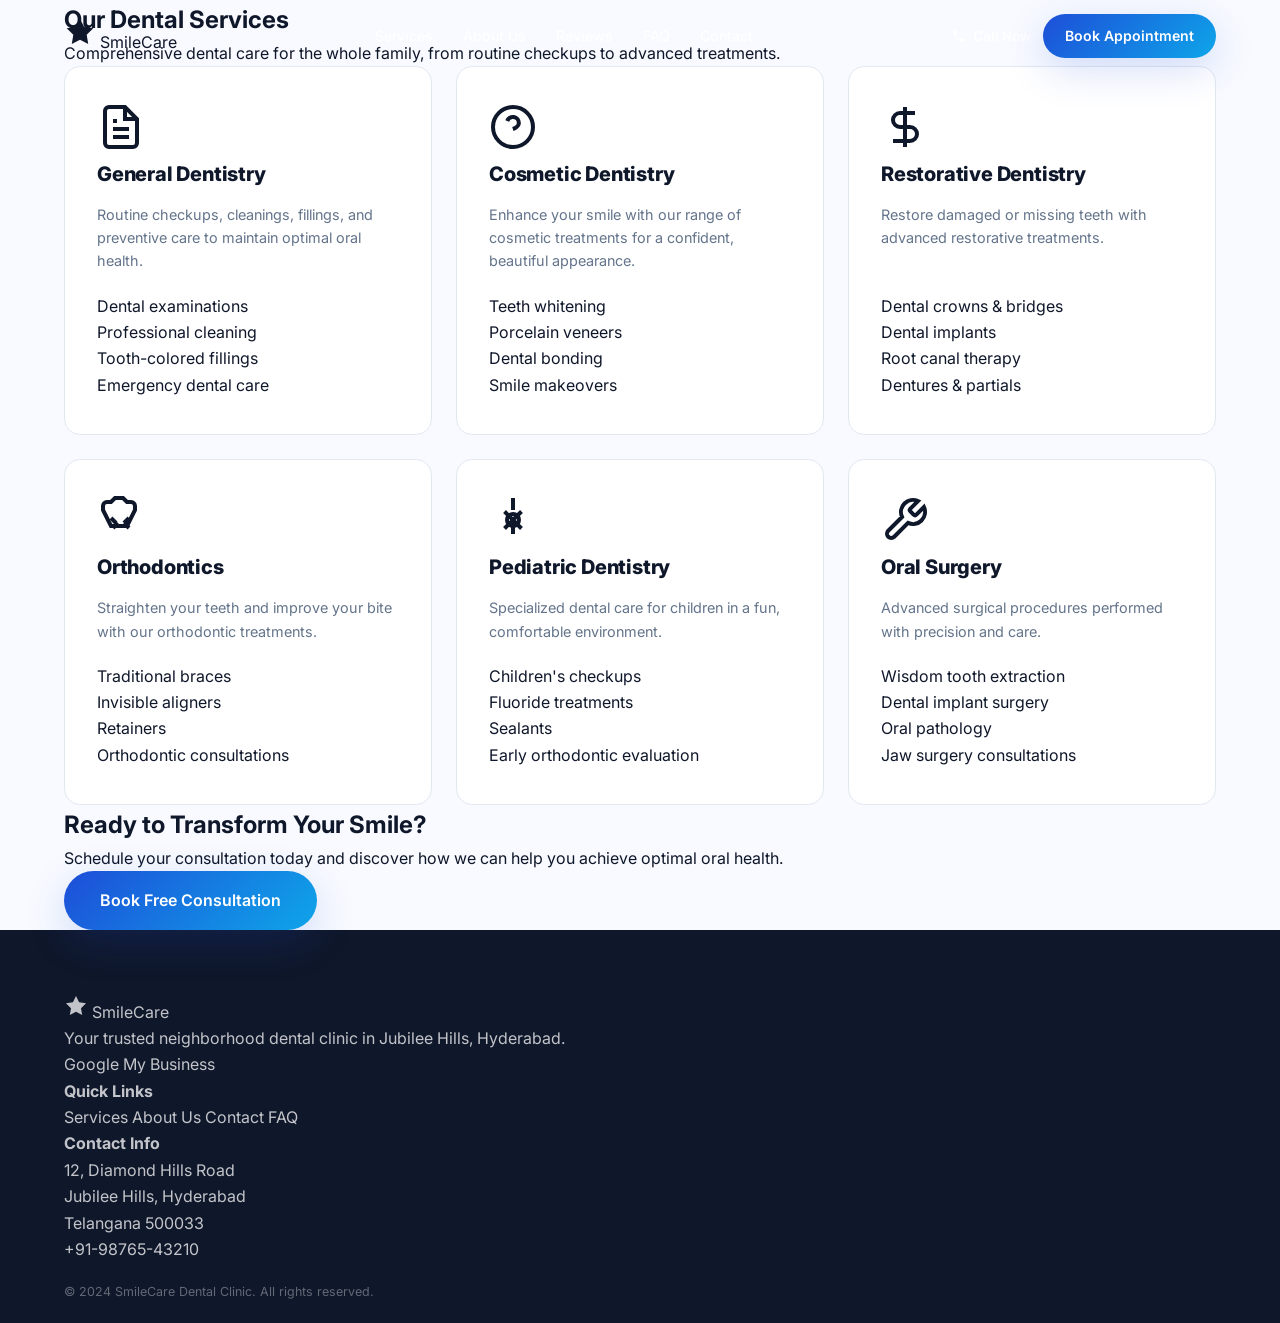
==== services.html @ e440d840 "initial commit" ====
<!DOCTYPE html>
<html lang="en">
<head>
  <meta charset="UTF-8" />
  <meta name="viewport" content="width=device-width, initial-scale=1.0" />
  <title>Our Services | SmileCare Dental Clinic</title>
  <meta name="description" content="Comprehensive dental services at SmileCare Clinic: teeth cleaning, fillings, root canals, implants, braces, whitening, and more. Book your appointment today." />
  <meta name="keywords" content="dental services, teeth cleaning, dental implants, root canal, braces, teeth whitening, cosmetic dentistry" />
  <meta name="robots" content="index, follow" />
  <meta property="og:title" content="Our Services | SmileCare Dental Clinic" />
  <meta property="og:description" content="Comprehensive dental services at SmileCare Clinic: teeth cleaning, fillings, root canals, implants, braces, whitening, and more. Book your appointment today." />
  <meta property="og:image" content="images/clinic_hero.png" />
  <meta property="og:type" content="website" />
  <meta property="og:url" content="http://localhost:8000/services.html" />
  <link rel="canonical" href="http://localhost:8000/services.html" />
  <link rel="icon" href="favicon.svg" type="image/svg+xml" />
  <link rel="preconnect" href="https://fonts.googleapis.com" />
  <link rel="preconnect" href="https://fonts.gstatic.com" crossorigin />
  <link href="https://fonts.googleapis.com/css2?family=Inter:wght@300;400;500;600;700;800;900&family=DM+Serif+Display:ital@0;1&display=swap" rel="stylesheet" />
  <link rel="stylesheet" href="style.css" />
</head>
<body>
  <header id="navbar" class="navbar">
    <div class="container nav-inner">
      <a href="index.html" class="logo" aria-label="SmileCare Dental Clinic homepage">
        <svg width="32" height="32" viewBox="0 0 24 24" fill="currentColor"><path d="M12 2l3.09 6.26L22 9.27l-5 4.87 1.18 6.88L12 17.77l-6.18 3.25L7 14.14 2 9.27l6.91-1.01L12 2z"/></svg>
        <span>SmileCare</span>
      </a>
      <nav class="nav-links" id="nav-links" role="navigation" aria-label="Primary navigation">
        <a href="services.html" class="nav-link active">Services</a>
        <a href="about.html" class="nav-link">About Us</a>
        <a href="index.html#testimonials" class="nav-link">Reviews</a>
        <a href="index.html#faq" class="nav-link">FAQ</a>
        <a href="contact.html" class="nav-link">Contact</a>
      </nav>
      <div class="nav-cta-group">
        <a href="tel:+919876543210" class="btn-call" id="nav-call">
          <svg width="16" height="16" viewBox="0 0 24 24" fill="currentColor"><path d="M6.62 10.79c1.44 2.83 3.76 5.14 6.59 6.59l2.2-2.2c.27-.27.67-.36 1.02-.24 1.12.37 2.33.57 3.57.57.55 0 1 .45 1 1V20c0 .55-.45 1-1 1-9.39 0-17-7.61-17-17 0-.55.45-1 1-1h3.5c.55 0 1 .45 1 1 0 1.25.2 2.45.57 3.57.11.35.03.74-.25 1.02l-2.2 2.2z"/></svg>
          Call Now
        </a>
        <a href="index.html#book" class="btn-primary nav-book" id="nav-book">Book Appointment</a>
      </div>
    </div>
  </header>

  <main>
    <section class="services-hero">
      <div class="container">
        <h1>Our Dental Services</h1>
        <p class="lead">Comprehensive dental care for the whole family, from routine checkups to advanced treatments.</p>
      </div>
    </section>

    <section class="services-content">
      <div class="container">
        <div class="services-grid">
          <div class="service-card">
            <div class="service-icon">
              <svg width="48" height="48" viewBox="0 0 24 24" fill="none" stroke="currentColor" stroke-width="2"><path d="M14 2H6a2 2 0 0 0-2 2v16a2 2 0 0 0 2 2h12a2 2 0 0 0 2-2V8z"/><polyline points="14,2 14,8 20,8"/><line x1="16" y1="13" x2="8" y2="13"/><line x1="16" y1="17" x2="8" y2="17"/><polyline points="10,9 9,9 8,9"/></svg>
            </div>
            <h3>General Dentistry</h3>
            <p>Routine checkups, cleanings, fillings, and preventive care to maintain optimal oral health.</p>
            <ul>
              <li>Dental examinations</li>
              <li>Professional cleaning</li>
              <li>Tooth-colored fillings</li>
              <li>Emergency dental care</li>
            </ul>
          </div>

          <div class="service-card">
            <div class="service-icon">
              <svg width="48" height="48" viewBox="0 0 24 24" fill="none" stroke="currentColor" stroke-width="2"><circle cx="12" cy="12" r="10"/><path d="M9.09 9a3 3 0 0 1 5.83 1c0 2-3 3-3 3"/><path d="M12 17h.01"/></svg>
            </div>
            <h3>Cosmetic Dentistry</h3>
            <p>Enhance your smile with our range of cosmetic treatments for a confident, beautiful appearance.</p>
            <ul>
              <li>Teeth whitening</li>
              <li>Porcelain veneers</li>
              <li>Dental bonding</li>
              <li>Smile makeovers</li>
            </ul>
          </div>

          <div class="service-card">
            <div class="service-icon">
              <svg width="48" height="48" viewBox="0 0 24 24" fill="none" stroke="currentColor" stroke-width="2"><path d="M12 2v20M17 5H9.5a3.5 3.5 0 0 0 0 7h5a3.5 3.5 0 0 1 0 7H6"/></svg>
            </div>
            <h3>Restorative Dentistry</h3>
            <p>Restore damaged or missing teeth with advanced restorative treatments.</p>
            <ul>
              <li>Dental crowns & bridges</li>
              <li>Dental implants</li>
              <li>Root canal therapy</li>
              <li>Dentures & partials</li>
            </ul>
          </div>

          <div class="service-card">
            <div class="service-icon">
              <svg width="48" height="48" viewBox="0 0 24 24" fill="none" stroke="currentColor" stroke-width="2"><path d="M3 7V5a2 2 0 0 1 2-2h2l2-2h4l2 2h2a2 2 0 0 1 2 2v2l-3 6-1 2H7l-1-2-3-6z"/><path d="M16 11l-2.5 2.5"/><path d="M10.5 13.5L8 16"/><path d="M7 11l2.5 2.5"/><path d="M13.5 13.5L16 16"/></svg>
            </div>
            <h3>Orthodontics</h3>
            <p>Straighten your teeth and improve your bite with our orthodontic treatments.</p>
            <ul>
              <li>Traditional braces</li>
              <li>Invisible aligners</li>
              <li>Retainers</li>
              <li>Orthodontic consultations</li>
            </ul>
          </div>

          <div class="service-card">
            <div class="service-icon">
              <svg width="48" height="48" viewBox="0 0 24 24" fill="none" stroke="currentColor" stroke-width="2"><circle cx="12" cy="12" r="3"/><path d="M12 1v6m0 6v6"/><path d="m16.24 7.76-4.24 4.24-4.24-4.24"/><path d="m7.76 16.24 4.24-4.24 4.24 4.24"/></svg>
            </div>
            <h3>Pediatric Dentistry</h3>
            <p>Specialized dental care for children in a fun, comfortable environment.</p>
            <ul>
              <li>Children's checkups</li>
              <li>Fluoride treatments</li>
              <li>Sealants</li>
              <li>Early orthodontic evaluation</li>
            </ul>
          </div>

          <div class="service-card">
            <div class="service-icon">
              <svg width="48" height="48" viewBox="0 0 24 24" fill="none" stroke="currentColor" stroke-width="2"><path d="M14.7 6.3a1 1 0 0 0 0 1.4l1.6 1.6a1 1 0 0 0 1.4 0l3.77-3.77a6 6 0 0 1-7.94 7.94l-6.91 6.91a2.12 2.12 0 0 1-3-3l6.91-6.91a6 6 0 0 1 7.94-7.94l-3.76 3.76z"/></svg>
            </div>
            <h3>Oral Surgery</h3>
            <p>Advanced surgical procedures performed with precision and care.</p>
            <ul>
              <li>Wisdom tooth extraction</li>
              <li>Dental implant surgery</li>
              <li>Oral pathology</li>
              <li>Jaw surgery consultations</li>
            </ul>
          </div>
        </div>

        <div class="cta-section">
          <h2>Ready to Transform Your Smile?</h2>
          <p>Schedule your consultation today and discover how we can help you achieve optimal oral health.</p>
          <a href="index.html#book" class="btn-primary btn-lg">Book Free Consultation</a>
        </div>
      </div>
    </section>
  </main>

  <footer class="footer">
    <div class="container">
      <div class="footer-content">
        <div class="footer-section">
          <a href="index.html" class="footer-logo">
            <svg width="24" height="24" viewBox="0 0 24 24" fill="currentColor"><path d="M12 2l3.09 6.26L22 9.27l-5 4.87 1.18 6.88L12 17.77l-6.18 3.25L7 14.14 2 9.27l6.91-1.01L12 2z"/></svg>
            <span>SmileCare</span>
          </a>
          <p>Your trusted neighborhood dental clinic in Jubilee Hills, Hyderabad.</p>
          <div class="social-links">
            <a href="https://www.google.com/maps/place/SmileCare+Dental+Clinic/@17.4320,78.4200" aria-label="Find us on Google Maps">Google My Business</a>
          </div>
        </div>
        <div class="footer-section">
          <h4>Quick Links</h4>
          <a href="services.html">Services</a>
          <a href="about.html">About Us</a>
          <a href="contact.html">Contact</a>
          <a href="index.html#faq">FAQ</a>
        </div>
        <div class="footer-section">
          <h4>Contact Info</h4>
          <p>12, Diamond Hills Road<br>Jubilee Hills, Hyderabad<br>Telangana 500033</p>
          <p><a href="tel:+919876543210">+91-98765-43210</a></p>
        </div>
      </div>
      <div class="footer-bottom">
        <p>&copy; 2024 SmileCare Dental Clinic. All rights reserved.</p>
      </div>
    </div>
  </footer>

  <script src="script.js"></script>
</body>
</html>
---- style.css ----
/* ═══════════════════════════════════════════════
   SmileCare Dental — Premium Website Stylesheet
   ═══════════════════════════════════════════════ */

/* ─── Tokens ─── */
:root {
  --primary: #1d4ed8;
  --primary-light: #3b82f6;
  --primary-pale: #dbeafe;
  --primary-dark: #1e3a8a;
  --accent: #06b6d4;
  --accent2: #0ea5e9;
  --green: #16a34a;
  --pink: #db2777;
  --purple: #7c3aed;
  --gold: #ca8a04;

  --text: #0f172a;
  --text-muted: #64748b;
  --text-light: #94a3b8;
  --bg: #f8faff;
  --bg-card: #ffffff;
  --border: #e2e8f0;
  --border-light: #f1f5f9;

  --radius: 16px;
  --radius-sm: 10px;
  --radius-lg: 24px;
  --shadow-sm: 0 2px 8px rgba(0, 0, 0, 0.06);
  --shadow: 0 8px 32px rgba(0, 0, 0, 0.10);
  --shadow-lg: 0 20px 60px rgba(0, 0, 0, 0.14);
  --shadow-blue: 0 12px 40px rgba(29, 78, 216, 0.18);

  --nav-h: 72px;
  --transition: all 0.3s cubic-bezier(0.4, 0, 0.2, 1);
  --transition-slow: all 0.6s cubic-bezier(0.4, 0, 0.2, 1);
}

/* ─── Reset ─── */
*,
*::before,
*::after {
  box-sizing: border-box;
  margin: 0;
  padding: 0;
}

html {
  scroll-behavior: smooth;
  scroll-padding-top: 90px;
  font-size: 16px;
}

body {
  font-family: 'Inter', -apple-system, BlinkMacSystemFont, sans-serif;
  background: var(--bg);
  color: var(--text);
  line-height: 1.65;
  overflow-x: hidden;
}

/* ─── Custom Scrollbar ─── */
::-webkit-scrollbar {
  width: 10px;
}

::-webkit-scrollbar-track {
  background: var(--bg);
}

::-webkit-scrollbar-thumb {
  background: linear-gradient(var(--primary-light), var(--primary));
  border-radius: 10px;
  border: 2px solid var(--bg);
}

::-webkit-scrollbar-thumb:hover {
  background: var(--primary);
}

img {
  max-width: 100%;
  display: block;
}

a {
  text-decoration: none;
  color: inherit;
  transition: var(--transition);
}

ul {
  list-style: none;
}

button {
  cursor: pointer;
  border: none;
  background: none;
  font-family: inherit;
}

/* ─── Container ─── */
.container {
  max-width: 1200px;
  margin: 0 auto;
  padding: 0 24px;
}

/* ─── Section ─── */
.section {
  padding: 96px 0;
}

/* ─── Gradient Text ─── */
.gradient-text {
  background: linear-gradient(135deg, var(--primary) 0%, var(--accent) 100%);
  -webkit-background-clip: text;
  -webkit-text-fill-color: transparent;
  background-clip: text;
}

/* ─── Buttons ─── */
.btn-primary {
  display: inline-flex;
  align-items: center;
  gap: 8px;
  background: linear-gradient(135deg, var(--primary) 0%, var(--accent2) 100%);
  color: #fff;
  font-weight: 600;
  font-size: 0.95rem;
  padding: 13px 28px;
  border-radius: 999px;
  transition: var(--transition);
  box-shadow: var(--shadow-blue);
  white-space: nowrap;
}

.btn-primary:hover {
  transform: translateY(-2px);
  box-shadow: 0 16px 48px rgba(29, 78, 216, 0.30);
  filter: brightness(1.08);
}

.btn-primary.btn-lg {
  padding: 16px 36px;
  font-size: 1rem;
}

.btn-primary.btn-full {
  width: 100%;
  justify-content: center;
  padding: 16px;
  font-size: 1rem;
}

.btn-ghost {
  display: inline-flex;
  align-items: center;
  gap: 8px;
  background: rgba(255, 255, 255, 0.15);
  color: #fff;
  font-weight: 600;
  font-size: 0.95rem;
  padding: 13px 28px;
  border-radius: 999px;
  border: 2px solid rgba(255, 255, 255, 0.4);
  transition: var(--transition);
  backdrop-filter: blur(8px);
  white-space: nowrap;
}

.btn-ghost:hover {
  background: rgba(255, 255, 255, 0.25);
  border-color: rgba(255, 255, 255, 0.7);
}

.btn-ghost.btn-lg {
  padding: 16px 36px;
  font-size: 1rem;
}

.btn-outline {
  display: inline-flex;
  align-items: center;
  gap: 8px;
  background: transparent;
  color: var(--primary);
  font-weight: 600;
  padding: 13px 28px;
  border-radius: 999px;
  border: 2px solid var(--primary);
  transition: var(--transition);
}

.btn-outline:hover {
  background: var(--primary);
  color: #fff;
}

.btn-white {
  display: inline-flex;
  align-items: center;
  gap: 8px;
  background: #fff;
  color: var(--primary);
  font-weight: 700;
  padding: 15px 32px;
  border-radius: 999px;
  transition: var(--transition);
  box-shadow: 0 8px 24px rgba(0, 0, 0, 0.15);
  white-space: nowrap;
}

.btn-white:hover {
  transform: translateY(-2px);
  box-shadow: 0 16px 40px rgba(0, 0, 0, 0.20);
}

.btn-outline-white {
  display: inline-flex;
  align-items: center;
  gap: 8px;
  background: transparent;
  color: #fff;
  font-weight: 600;
  padding: 14px 28px;
  border-radius: 999px;
  border: 2px solid rgba(255, 255, 255, 0.6);
  transition: var(--transition);
  white-space: nowrap;
}

.btn-outline-white:hover {
  background: rgba(255, 255, 255, 0.15);
  border-color: #fff;
}

/* Pulse animation */
@keyframes pulse-ring {
  0% {
    box-shadow: 0 0 0 0 rgba(29, 78, 216, 0.35);
  }

  70% {
    box-shadow: 0 0 0 14px rgba(29, 78, 216, 0);
  }

  100% {
    box-shadow: 0 0 0 0 rgba(29, 78, 216, 0);
  }
}

.pulse-btn {
  animation: pulse-ring 2.5s ease-out infinite;
}

/* ─── Section Header ─── */
.section-header {
  text-align: center;
  margin-bottom: 60px;
}

.section-tag {
  display: inline-block;
  background: var(--primary-pale);
  color: var(--primary);
  font-weight: 600;
  font-size: 0.8rem;
  letter-spacing: 0.08em;
  text-transform: uppercase;
  padding: 6px 16px;
  border-radius: 999px;
  margin-bottom: 16px;
}

.section-title {
  font-size: clamp(1.8rem, 4vw, 2.6rem);
  font-weight: 800;
  line-height: 1.2;
  margin-bottom: 16px;
  color: var(--text);
}

.section-subtitle {
  color: var(--text-muted);
  font-size: 1.05rem;
  max-width: 560px;
  margin: 0 auto;
}

/* ════════════════════════════════
   NAVBAR
════════════════════════════════ */
.navbar {
  position: fixed;
  top: 0;
  left: 0;
  right: 0;
  z-index: 100;
  height: var(--nav-h);
  background: transparent;
  transition: var(--transition);
}

.navbar.scrolled {
  background: rgba(255, 255, 255, 0.97);
  box-shadow: 0 2px 20px rgba(0, 0, 0, 0.08);
  backdrop-filter: blur(16px);
}

.nav-inner {
  display: flex;
  align-items: center;
  justify-content: space-between;
  height: var(--nav-h);
  gap: 24px;
}

.brand {
  display: flex;
  align-items: center;
  gap: 10px;
  font-weight: 800;
  font-size: 1.25rem;
  color: #fff;
  transition: var(--transition);
}

.brand:hover .brand-icon {
  animation: brand-bounce 0.8s cubic-bezier(0.36, 0, 0.66, -0.56) infinite alternate;
}

@keyframes brand-bounce {
  0% {
    transform: translateY(0);
  }

  100% {
    transform: translateY(-4px) rotate(12deg);
  }
}

.brand-icon {
  font-size: 1.6rem;
  transition: transform 0.3s;
}

.navbar.scrolled .brand {
  color: var(--text);
}

.brand-accent {
  color: var(--accent);
}

.navbar.scrolled .brand-accent {
  color: var(--primary);
}

.brand-text {
  letter-spacing: -0.02em;
}

.nav-links {
  display: flex;
  align-items: center;
  gap: 6px;
}

.nav-link {
  font-size: 0.88rem;
  font-weight: 500;
  color: rgba(255, 255, 255, 0.9);
  padding: 7px 12px;
  border-radius: 8px;
  transition: var(--transition);
}

.nav-link:hover {
  background: rgba(255, 255, 255, 0.15);
  color: #fff;
}

.navbar.scrolled .nav-link {
  color: var(--text-muted);
}

.navbar.scrolled .nav-link:hover {
  background: var(--primary-pale);
  color: var(--primary);
}

.navbar.scrolled .nav-link.active-nav {
  color: var(--primary);
  font-weight: 600;
}

.nav-link.active-nav {
  color: #fff;
  background: rgba(255, 255, 255, 0.15);
}

.nav-cta-group {
  display: flex;
  align-items: center;
  gap: 12px;
}

.btn-call {
  display: flex;
  align-items: center;
  gap: 6px;
  font-size: 0.85rem;
  font-weight: 600;
  color: rgba(255, 255, 255, 0.9);
  transition: var(--transition);
}

.navbar.scrolled .btn-call {
  color: var(--text-muted);
}

.btn-call:hover {
  color: var(--primary);
}

.nav-book {
  font-size: 0.88rem;
  padding: 10px 22px;
  background: linear-gradient(135deg, var(--primary), var(--accent2));
}

.hamburger {
  display: none;
  flex-direction: column;
  gap: 5px;
  padding: 6px;
}

.hamburger span {
  display: block;
  width: 22px;
  height: 2px;
  background: #fff;
  border-radius: 2px;
  transition: var(--transition);
}

.navbar.scrolled .hamburger span {
  background: var(--text);
}

/* ════════════════════════════════
   HERO
════════════════════════════════ */
.hero {
  min-height: 100vh;
  background: linear-gradient(135deg, #0f172a 0%, #1e3a8a 40%, #1d4ed8 70%, #0891b2 100%);
  display: flex;
  align-items: center;
  position: relative;
  overflow: hidden;
  padding-top: var(--nav-h);
}

.hero-bg-gradient {
  position: absolute;
  inset: 0;
  background:
    radial-gradient(ellipse 60% 50% at 70% 40%, rgba(6, 182, 212, 0.18) 0%, transparent 60%),
    radial-gradient(ellipse 40% 60% at 20% 70%, rgba(99, 102, 241, 0.14) 0%, transparent 60%);
  pointer-events: none;
}

.hero-particles {
  position: absolute;
  inset: 0;
  pointer-events: none;
  overflow: hidden;
}

.particle {
  position: absolute;
  border-radius: 50%;
  background: rgba(255, 255, 255, 0.06);
  animation: float-particle linear infinite;
}

@keyframes float-particle {
  0% {
    transform: translateY(100vh) rotate(0deg);
    opacity: 0;
  }

  10% {
    opacity: 1;
  }

  90% {
    opacity: 0.6;
  }

  100% {
    transform: translateY(-100px) rotate(720deg);
    opacity: 0;
  }
}

.hero-inner {
  display: grid;
  grid-template-columns: 1fr 1fr;
  gap: 64px;
  align-items: center;
  padding: 80px 24px 100px;
  position: relative;
  z-index: 1;
}

.hero-badge {
  display: inline-flex;
  align-items: center;
  gap: 8px;
  background: rgba(255, 255, 255, 0.12);
  border: 1px solid rgba(255, 255, 255, 0.2);
  color: rgba(255, 255, 255, 0.9);
  font-size: 0.82rem;
  font-weight: 500;
  padding: 7px 16px;
  border-radius: 999px;
  margin-bottom: 24px;
  backdrop-filter: blur(8px);
}

.badge-dot {
  width: 8px;
  height: 8px;
  background: #22c55e;
  border-radius: 50%;
  animation: blink 1.5s ease-in-out infinite;
}

@keyframes blink {

  0%,
  100% {
    opacity: 1
  }

  50% {
    opacity: 0.3
  }
}

.hero-title {
  font-size: clamp(2.4rem, 5vw, 3.8rem);
  font-weight: 900;
  color: #fff;
  line-height: 1.1;
  margin-bottom: 20px;
  letter-spacing: -0.03em;
}

.hero-title .gradient-text {
  background: linear-gradient(90deg, #38bdf8, #a5f3fc);
  -webkit-background-clip: text;
  -webkit-text-fill-color: transparent;
  background-clip: text;
}

.hero-subtitle {
  font-size: 1.1rem;
  color: rgba(255, 255, 255, 0.8);
  max-width: 440px;
  margin-bottom: 36px;
  line-height: 1.7;
}

.hero-subtitle strong {
  color: #fff;
  font-weight: 700;
}

/* Trust bar */
.trust-bar {
  display: grid;
  grid-template-columns: repeat(4, 1fr);
  background: rgba(255, 255, 255, 0.10);
  border: 1px solid rgba(255, 255, 255, 0.15);
  border-radius: var(--radius);
  padding: 0;
  margin-bottom: 36px;
  backdrop-filter: blur(12px);
  overflow: hidden;
}

.trust-item {
  display: flex;
  align-items: center;
  gap: 10px;
  color: #fff;
  padding: 20px 18px;
  position: relative;
}

.trust-item:not(:last-child)::after {
  content: '';
  position: absolute;
  right: 0;
  top: 20%;
  height: 60%;
  width: 1px;
  background: rgba(255, 255, 255, 0.18);
}

.trust-item .trust-icon {
  font-size: 1.4rem;
  flex-shrink: 0;
}

.trust-item div {
  display: flex;
  flex-direction: column;
}

.trust-item strong {
  font-size: 1.05rem;
  font-weight: 700;
  line-height: 1.2;
}

.trust-item span {
  font-size: 0.72rem;
  color: rgba(255, 255, 255, 0.6);
  white-space: nowrap;
}

.hero-actions {
  display: flex;
  align-items: center;
  gap: 16px;
  flex-wrap: wrap;
}

/* Hero Visual */
.hero-visual {
  position: relative;
}

.hero-card-float {
  position: relative;
  border-radius: var(--radius-lg);
  overflow: visible;
}

.clinic-img-wrap {
  position: relative;
  border-radius: var(--radius-lg);
  overflow: hidden;
  box-shadow: var(--shadow-lg);
}

.clinic-img {
  width: 100%;
  height: 400px;
  object-fit: cover;
  border-radius: var(--radius-lg);
}

.img-overlay-badge {
  position: absolute;
  bottom: 20px;
  right: 20px;
  background: rgba(0, 0, 0, 0.65);
  backdrop-filter: blur(14px);
  border: 1px solid rgba(255, 255, 255, 0.15);
  color: rgba(255, 255, 255, 0.95);
  font-size: 0.72rem;
  font-weight: 500;
  padding: 8px 14px;
  border-radius: 999px;
  display: flex;
  align-items: center;
  gap: 6px;
  z-index: 1;
  box-shadow: 0 4px 15px rgba(0, 0, 0, 0.2);
  transition: var(--transition);
  white-space: nowrap;
  letter-spacing: 0.012em;
}

.img-overlay-badge:hover {
  background: rgba(0, 0, 0, 0.78);
  box-shadow: 0 6px 28px rgba(0, 0, 0, 0.35);
}

/* Floating cards */
.floating-card {
  position: absolute;
  background: #fff;
  border-radius: var(--radius-sm);
  padding: 14px 18px;
  box-shadow: var(--shadow-lg);
  font-size: 0.82rem;
  animation: float 3s ease-in-out infinite;
}

@keyframes float {

  0%,
  100% {
    transform: translateY(0px)
  }

  50% {
    transform: translateY(-8px)
  }
}

.fc-rating {
  top: -20px;
  right: -20px;
  min-width: 180px;
  animation-delay: 0.5s;
}

.fc-rating .fc-stars {
  color: #f59e0b;
  font-size: 0.9rem;
  margin-bottom: 4px;
}

.fc-rating p {
  font-weight: 600;
  color: var(--text);
  margin-bottom: 2px;
}

.fc-rating span {
  color: var(--text-muted);
  font-size: 0.74rem;
}

.fc-next {
  bottom: -18px;
  left: -20px;
  display: flex;
  align-items: center;
  gap: 10px;
  animation-delay: 1.2s;
}

.fc-next strong {
  display: block;
  font-weight: 600;
  color: var(--text);
}

.fc-next span {
  color: var(--primary);
  font-weight: 500;
}

/* Scroll indicator */
.hero-scroll {
  position: absolute;
  bottom: 32px;
  left: 50%;
  transform: translateX(-50%);
  z-index: 2;
}

.scroll-arrow {
  width: 28px;
  height: 28px;
  border-right: 2px solid rgba(255, 255, 255, 0.5);
  border-bottom: 2px solid rgba(255, 255, 255, 0.5);
  transform: rotate(45deg);
  animation: scroll-bounce 2s ease-in-out infinite;
}

@keyframes scroll-bounce {

  0%,
  100% {
    transform: rotate(45deg) translateY(0)
  }

  50% {
    transform: rotate(45deg) translateY(8px)
  }
}

/* ════════════════════════════════
   ANNOUNCEMENT STRIP
════════════════════════════════ */
.strip {
  background: linear-gradient(90deg, var(--primary-dark), var(--primary));
  color: rgba(255, 255, 255, 0.92);
  font-size: 0.8rem;
  font-weight: 500;
  padding: 14px 0;
  overflow: hidden;
  border-top: 1px solid rgba(255, 255, 255, 0.1);
  border-bottom: 1px solid rgba(255, 255, 255, 0.1);
  backdrop-filter: blur(8px);
}

.strip-inner {
  display: flex;
  gap: 48px;
  white-space: nowrap;
  animation: marquee 40s linear infinite;
  width: max-content;
  will-change: transform;
}

@keyframes marquee {
  0% {
    transform: translateX(0)
  }

  100% {
    transform: translateX(-50%)
  }
}

.strip-sep {
  opacity: 0.4;
  font-size: 1.2rem;
  vertical-align: middle;
}

/* ════════════════════════════════
   SERVICES
════════════════════════════════ */
.services-section {
  background: #fff;
}

.services-tabs {
  display: flex;
  gap: 8px;
  justify-content: center;
  flex-wrap: wrap;
  margin-bottom: 40px;
}

.stab {
  padding: 10px 24px;
  border-radius: 999px;
  font-size: 0.88rem;
  font-weight: 600;
  color: var(--text-muted);
  background: var(--border-light);
  border: 2px solid transparent;
  transition: var(--transition);
}

.stab:hover {
  color: var(--primary);
  background: var(--primary-pale);
}

.stab.active {
  background: linear-gradient(135deg, var(--primary), var(--accent2));
  color: #fff;
  box-shadow: var(--shadow-blue);
}

.service-panel {
  display: none;
}

.service-panel.active {
  display: block;
}

.services-grid {
  display: grid;
  grid-template-columns: repeat(3, 1fr);
  gap: 24px;
}

.service-card {
  background: #fff;
  border: 1px solid var(--border);
  border-radius: var(--radius);
  padding: 36px 32px;
  transition: all 0.4s cubic-bezier(0.4, 0, 0.2, 1);
  animation-delay: var(--delay, 0s);
  display: flex;
  flex-direction: column;
}

.service-card:hover {
  transform: translateY(-8px);
  box-shadow: 0 20px 40px rgba(0, 0, 0, 0.08);
  border-color: var(--primary-light);
}

.sc-icon {
  width: 64px;
  height: 64px;
  background: var(--c, #dbeafe);
  border-radius: 18px;
  display: flex;
  align-items: center;
  justify-content: center;
  font-size: 1.8rem;
  margin-bottom: 24px;
  position: relative;
  transition: var(--transition);
  box-shadow: inset 0 -4px 10px rgba(0, 0, 0, 0.05);
}

.service-card:hover .sc-icon {
  transform: scale(1.1) rotate(5deg);
  animation: float-icon 2s ease-in-out infinite;
}

@keyframes float-icon {

  0%,
  100% {
    transform: scale(1.1) rotate(5deg) translateY(0);
  }

  50% {
    transform: scale(1.1) rotate(5deg) translateY(-5px);
  }
}

.service-card h3 {
  font-size: 1.25rem;
  font-weight: 800;
  margin-bottom: 12px;
  color: var(--text);
  letter-spacing: -0.01em;
}

.service-card p {
  font-size: 0.9rem;
  color: var(--text-muted);
  margin-bottom: 20px;
  line-height: 1.6;
  flex: 1;
}

.sc-perks {
  display: flex;
  flex-direction: column;
  gap: 8px;
  margin-bottom: 24px;
  padding-top: 16px;
  border-top: 1px dashed var(--border);
}

.sc-perks li {
  font-size: 0.8rem;
  color: var(--text-muted);
  font-weight: 500;
  display: flex;
  align-items: center;
  gap: 8px;
}

.sc-perks li::before {
  content: '✔';
  color: var(--green);
  font-weight: 800;
}

.sc-link {
  font-size: 0.88rem;
  font-weight: 700;
  color: var(--primary);
  display: inline-flex;
  align-items: center;
  gap: 6px;
  transition: var(--transition);
}

.sc-link:hover {
  color: var(--accent);
  gap: 10px;
}

/* ════════════════════════════════
   WHY US
════════════════════════════════ */
.why-section {
  background: var(--bg);
}

.why-grid {
  display: grid;
  grid-template-columns: 1fr 1fr;
  gap: 72px;
  align-items: center;
}

.why-desc {
  color: var(--text-muted);
  font-size: 1rem;
  margin-bottom: 36px;
  line-height: 1.7;
}

.why-features {
  display: flex;
  flex-direction: column;
  gap: 24px;
  margin-bottom: 36px;
}

.why-feat {
  display: flex;
  gap: 16px;
  align-items: flex-start;
}

.wf-icon {
  width: 48px;
  height: 48px;
  background: var(--primary-pale);
  border-radius: 12px;
  display: flex;
  align-items: center;
  justify-content: center;
  font-size: 1.4rem;
  flex-shrink: 0;
}

.why-feat h4 {
  font-size: 0.95rem;
  font-weight: 700;
  margin-bottom: 4px;
}

.why-feat p {
  font-size: 0.85rem;
  color: var(--text-muted);
  line-height: 1.5;
}

.why-visual {
  position: relative;
}

.why-img-wrap {
  position: relative;
  border-radius: var(--radius-lg);
  overflow: visible;
}

.why-img {
  width: 100%;
  height: 480px;
  object-fit: cover;
  object-position: top center;
  border-radius: var(--radius-lg);
  box-shadow: var(--shadow-lg);
}

.why-img-badge {
  position: absolute;
  bottom: -20px;
  left: 50%;
  transform: translateX(-50%);
  background: #fff;
  border-radius: var(--radius);
  padding: 14px 22px;
  box-shadow: var(--shadow-lg);
  display: flex;
  align-items: center;
  gap: 12px;
  font-size: 0.84rem;
  white-space: nowrap;
}

.why-img-badge span {
  font-size: 1.6rem;
}

.why-img-badge strong {
  display: block;
  font-weight: 700;
  font-size: 0.9rem;
}

.why-img-badge>div>span {
  color: var(--text-muted);
  font-size: 0.78rem;
}

.cert-row {
  display: flex;
  flex-wrap: wrap;
  justify-content: center;
  gap: 14px 18px;
  margin-top: 48px;
  max-width: 580px;
  /* Encourages balanced 2+2 or 3+2 wrapping */
  margin-left: auto;
  margin-right: auto;
}

.cert-chip {
  background: #fff;
  border: 1px solid var(--border);
  border-radius: 999px;
  padding: 10px 20px;
  font-size: 0.82rem;
  font-weight: 600;
  color: var(--text-muted);
  box-shadow: 0 2px 8px rgba(0, 0, 0, 0.04);
  transition: all 0.3s cubic-bezier(0.4, 0, 0.2, 1);
  white-space: nowrap;
  cursor: default;
}

.cert-chip:hover {
  transform: translateY(-2px);
  border-color: var(--primary-light);
  color: var(--primary);
  box-shadow: 0 4px 12px rgba(29, 78, 216, 0.08);
  background: var(--primary-pale);
}

/* ════════════════════════════════
   HYGIENE PROMISE
════════════════════════════════ */
.hygiene-section {
  background: linear-gradient(135deg, #f0fdf4, #dcfce7);
  padding: 32px 0;
  border-top: 1px solid #bbf7d0;
  border-bottom: 1px solid #bbf7d0;
}

.hygiene-inner {
  display: flex;
  align-items: center;
  gap: 24px;
  flex-wrap: wrap;
}

.hygiene-icon {
  font-size: 2.4rem;
  width: 72px;
  height: 72px;
  background: #fff;
  border-radius: 50%;
  display: flex;
  align-items: center;
  justify-content: center;
  box-shadow: 0 10px 25px rgba(22, 163, 74, 0.2);
  border: 4px solid #bbf7d0;
  flex-shrink: 0;
}

.hygiene-text {
  flex: 1;
  min-width: 260px;
}

.hygiene-text h3 {
  font-size: 1.25rem;
  font-weight: 800;
  color: #14532d;
  margin-bottom: 4px;
}

.hygiene-text p {
  font-size: 0.9rem;
  color: #166534;
  line-height: 1.6;
  opacity: 0.9;
}

.hygiene-section .btn-primary {
  background: linear-gradient(135deg, #16a34a, #15803d);
  white-space: nowrap;
  padding: 14px 32px;
  box-shadow: 0 8px 20px rgba(22, 163, 74, 0.3);
}

/* ════════════════════════════════
   STATS
════════════════════════════════ */
.stats-section {
  background: linear-gradient(135deg, var(--primary-dark) 0%, var(--primary) 60%, var(--accent2) 100%);
  padding: 64px 0;
}

.stats-grid {
  display: grid;
  grid-template-columns: repeat(4, 1fr);
  gap: 16px;
}

.stat-card {
  text-align: center;
  color: #fff;
  padding: 28px 16px;
  border-radius: var(--radius);
  background: rgba(255, 255, 255, 0.1);
  border: 1px solid rgba(255, 255, 255, 0.15);
  backdrop-filter: blur(8px);
  transition: var(--transition);
  animation-delay: var(--delay, 0s);
}

.stat-card:hover {
  background: rgba(255, 255, 255, 0.18);
  transform: translateY(-4px);
}

.stat-num {
  display: inline;
  font-size: 2.8rem;
  font-weight: 900;
  letter-spacing: -0.02em;
  font-family: 'DM Serif Display', serif;
}

.stat-plus {
  display: inline;
  font-size: 2rem;
  font-weight: 700;
  opacity: 0.8;
}

.stat-label {
  font-size: 0.82rem;
  margin-top: 8px;
  opacity: 0.75;
  font-weight: 500;
}

/* ════════════════════════════════
   REVIEWS
════════════════════════════════ */
.reviews-section {
  background: #fff;
}

.google-rating-bar {
  display: flex;
  align-items: center;
  justify-content: center;
  gap: 10px;
  margin-top: 16px;
}

.google-logo {
  height: 20px;
  width: auto;
}

.gr-stars {
  color: #f59e0b;
  font-size: 1.1rem;
  letter-spacing: 1px;
}

.google-rating-bar strong {
  font-size: 1rem;
  font-weight: 700;
}

.gr-count {
  font-size: 0.84rem;
  color: var(--text-muted);
}

.reviews-carousel {
  overflow: hidden;
  position: relative;
}

.reviews-track {
  display: flex;
  gap: 24px;
  transition: transform 0.5s cubic-bezier(0.4, 0, 0.2, 1);
}

.review-card {
  width: 100%;
  max-width: 800px;
  margin: 0 auto;
  background: var(--bg);
  border: 1px solid var(--border);
  border-radius: var(--radius);
  padding: 20px;
  transition: var(--transition);
  flex-shrink: 0;
  display: flex;
  flex-direction: column;
}

.review-card:hover {
  box-shadow: var(--shadow);
  border-color: var(--primary-light);
}

.rc-header {
  display: flex;
  align-items: flex-start;
  gap: 16px;
  margin-bottom: 14px;
}

.rc-avatar {
  width: 48px;
  height: 48px;
  border-radius: 50%;
  display: flex;
  align-items: center;
  justify-content: center;
  font-weight: 700;
  font-size: 1.1rem;
  flex-shrink: 0;
}

.rc-header>div {
  flex: 1;
  display: flex;
  flex-direction: column;
}

.rc-header strong {
  display: block;
  font-size: 0.9rem;
  font-weight: 700;
}

.rc-header span {
  font-size: 0.75rem;
  color: var(--text-muted);
}

.rc-stars {
  color: #f59e0b;
  font-size: 0.88rem;
  margin-left: auto;
  white-space: nowrap;
}

.review-card>p {
  font-size: 0.86rem;
  color: var(--text-muted);
  line-height: 1.65;
  margin-bottom: 14px;
  font-style: italic;
}

.rc-badge {
  font-size: 0.74rem;
  font-weight: 600;
  padding: 4px 10px;
  border-radius: 999px;
  background: #dcfce7;
  color: #16a34a;
}

.carousel-controls {
  display: flex;
  align-items: center;
  justify-content: center;
  gap: 16px;
  margin-top: 36px;
}

.carousel-btn {
  width: 44px;
  height: 44px;
  border-radius: 50%;
  background: var(--bg);
  border: 2px solid var(--border);
  font-size: 1.1rem;
  font-weight: 700;
  color: var(--text-muted);
  transition: var(--transition);
}

.carousel-btn:hover {
  background: var(--primary);
  color: #fff;
  border-color: var(--primary);
}

.carousel-dots {
  display: flex;
  gap: 8px;
}

.dot {
  width: 8px;
  height: 8px;
  border-radius: 50%;
  background: var(--border);
  transition: var(--transition);
  cursor: pointer;
}

.dot.active {
  background: var(--primary);
  width: 24px;
  border-radius: 4px;
}

/* ════════════════════════════════
   BOOKING
════════════════════════════════ */
.book-section {
  background: var(--bg);
}

.book-grid {
  display: grid;
  grid-template-columns: 1fr 1.2fr;
  gap: 64px;
  align-items: start;
}

.book-contact-items {
  display: flex;
  flex-direction: column;
  gap: 16px;
  margin-top: 32px;
  margin-bottom: 32px;
}

.bci {
  display: flex;
  align-items: center;
  gap: 16px;
  padding: 16px 20px;
  background: #fff;
  border-radius: var(--radius-sm);
  border: 1px solid var(--border);
  transition: var(--transition);
}

a.bci:hover {
  border-color: var(--primary);
  box-shadow: var(--shadow-blue);
  transform: translateX(4px);
}

.bci-icon {
  font-size: 1.6rem;
  width: 48px;
  text-align: center;
  flex-shrink: 0;
}

.bci strong {
  display: block;
  font-size: 0.9rem;
  font-weight: 700;
  margin-bottom: 2px;
}

.bci span {
  font-size: 0.82rem;
  color: var(--text-muted);
}

.book-form-wrap {
  background: #fff;
  border-radius: var(--radius-lg);
  padding: 40px;
  box-shadow: var(--shadow);
  border: 1px solid var(--border);
}

.book-form h3 {
  font-size: 1.4rem;
  font-weight: 800;
  margin-bottom: 6px;
}

.form-note {
  font-size: 0.84rem;
  color: var(--text-muted);
  margin-bottom: 28px;
}

.form-row {
  display: grid;
  grid-template-columns: 1fr 1fr;
  gap: 16px;
}

.form-group {
  display: flex;
  flex-direction: column;
  gap: 6px;
  margin-bottom: 16px;
}

.form-group label {
  font-size: 0.82rem;
  font-weight: 600;
  color: var(--text);
}

.form-group input,
.form-group select,
.form-group textarea {
  border: 1.5px solid var(--border);
  border-radius: var(--radius-sm);
  padding: 12px 14px;
  font-size: 0.9rem;
  font-family: inherit;
  color: var(--text);
  background: var(--bg);
  transition: var(--transition);
  outline: none;
}

.form-group input:focus,
.form-group select:focus,
.form-group textarea:focus {
  border-color: var(--primary);
  box-shadow: 0 0 0 4px rgba(29, 78, 216, 0.08), 0 4px 12px rgba(0, 0, 0, 0.05);
  background: #fff;
  transform: translateY(-1px);
}

.form-group textarea {
  resize: vertical;
  min-height: 80px;
}

.form-privacy {
  font-size: 0.76rem;
  color: var(--text-light);
  text-align: center;
  margin-top: 12px;
}

.form-success {
  text-align: center;
  padding: 48px 24px;
  animation: success-reveal 0.6s cubic-bezier(0.34, 1.56, 0.64, 1);
}

@keyframes success-reveal {
  0% {
    opacity: 0;
    transform: scale(0.9) translateY(20px);
  }

  100% {
    opacity: 1;
    transform: scale(1) translateY(0);
  }
}

.fs-icon {
  font-size: 4rem;
  margin-bottom: 16px;
  animation: icon-pop 0.8s 0.2s both;
}

@keyframes icon-pop {
  0% {
    transform: scale(0);
  }

  60% {
    transform: scale(1.2);
  }

  100% {
    transform: scale(1);
  }
}

.form-success h3 {
  font-size: 1.4rem;
  font-weight: 800;
  margin-bottom: 10px;
}

.form-success p {
  color: var(--text-muted);
  margin-bottom: 24px;
  font-size: 0.95rem;
  line-height: 1.6;
}

.success-actions {
  display: flex;
  flex-direction: column;
  gap: 12px;
  max-width: 320px;
  margin: 0 auto 32px;
}

.success-actions .btn-primary,
.success-actions .btn-outline {
  width: 100%;
  justify-content: center;
  padding: 16px;
  font-size: 1rem;
}

.success-footer {
  border-top: 1px solid var(--border);
  padding-top: 24px;
}

.success-footer p {
  margin-bottom: 8px;
  font-size: 0.88rem;
}

.form-success a {
  color: var(--primary);
  font-weight: 600;
}

/* ════════════════════════════════
   FAQ
════════════════════════════════ */
.faq-section {
  background: #fff;
}

.faq-list {
  max-width: 760px;
  margin: 0 auto;
  display: flex;
  flex-direction: column;
  gap: 12px;
}

.faq-item:hover {
  border-color: var(--primary-light);
  box-shadow: 0 8px 24px rgba(0, 0, 0, 0.04);
}

.faq-item.open {
  border-color: var(--primary);
  box-shadow: 0 12px 32px rgba(0, 0, 0, 0.06);
}

.faq-q {
  width: 100%;
  display: flex;
  align-items: center;
  justify-content: space-between;
  padding: 20px 24px;
  font-size: 0.96rem;
  font-weight: 600;
  color: var(--text);
  text-align: left;
  gap: 12px;
  transition: var(--transition);
}

.faq-item.open .faq-q {
  color: var(--primary);
  background: var(--primary-pale);
}

.faq-arrow {
  font-size: 0.7rem;
  transition: var(--transition);
  flex-shrink: 0;
}

.faq-item.open .faq-arrow {
  transform: rotate(180deg);
}

.faq-a {
  max-height: 0;
  overflow: hidden;
  transition: max-height 0.4s cubic-bezier(0.4, 0, 0.2, 1);
}

.faq-a p {
  padding: 0 24px 20px;
  font-size: 0.88rem;
  color: var(--text-muted);
  line-height: 1.7;
}

/* ════════════════════════════════
   LOCATION
════════════════════════════════ */
.location-section {
  background: var(--bg);
}

.location-grid {
  display: grid;
  grid-template-columns: 1.2fr 1fr;
  gap: 40px;
  align-items: start;
}

.map-embed {
  border-radius: var(--radius-lg);
  overflow: hidden;
  box-shadow: var(--shadow);
}

.li-card {
  background: #fff;
  border: 1px solid var(--border);
  border-radius: var(--radius-lg);
  padding: 36px;
  box-shadow: var(--shadow-sm);
}

.li-card h3 {
  font-size: 1.3rem;
  font-weight: 800;
  margin-bottom: 24px;
}

.li-items {
  display: flex;
  flex-direction: column;
  gap: 20px;
  margin-bottom: 28px;
}

.li-item {
  display: flex;
  gap: 14px;
  align-items: flex-start;
}

.li-item>span {
  font-size: 1.3rem;
  margin-top: 2px;
}

.li-item strong {
  display: block;
  font-size: 0.84rem;
  font-weight: 700;
  margin-bottom: 3px;
}

.li-item p {
  font-size: 0.84rem;
  color: var(--text-muted);
  line-height: 1.5;
}

.li-item a {
  color: var(--primary);
  font-weight: 500;
}

.li-item a:hover {
  color: var(--accent);
}

.li-actions {
  display: flex;
  gap: 12px;
  flex-wrap: wrap;
}

/* ════════════════════════════════
   CTA BANNER
════════════════════════════════ */
.cta-banner {
  position: relative;
  background: #0f172a;
  padding: 100px 0;
  overflow: hidden;
}

.cta-bg {
  position: absolute;
  inset: 0;
  background:
    linear-gradient(135deg, #1e3a8a 0%, #1d4ed8 50%, #0891b2 100%);
  opacity: 0.9;
}

.cta-bg::after {
  content: '';
  position: absolute;
  inset: 0;
  background: radial-gradient(circle at 70% 30%, rgba(6, 182, 212, 0.4), transparent 50%),
    radial-gradient(circle at 20% 80%, rgba(99, 102, 241, 0.3), transparent 50%);
  animation: cta-mesh 10s ease-in-out infinite alternate;
}

@keyframes cta-mesh {
  0% {
    transform: scale(1) translate(0, 0);
  }

  100% {
    transform: scale(1.1) translate(20px, -20px);
  }
}

.cta-inner {
  display: flex;
  align-items: center;
  justify-content: space-between;
  gap: 40px;
  flex-wrap: wrap;
  position: relative;
  z-index: 1;
}

.cta-inner h2 {
  font-size: clamp(1.6rem, 3vw, 2.2rem);
  font-weight: 800;
  color: #fff;
  margin-bottom: 10px;
}

.cta-inner p {
  color: rgba(255, 255, 255, 0.78);
  font-size: 1rem;
  max-width: 440px;
}

.cta-actions {
  display: flex;
  gap: 14px;
  flex-wrap: wrap;
  align-items: center;
}

/* ════════════════════════════════
   FOOTER
════════════════════════════════ */
.footer {
  background: #0f172a;
  color: rgba(255, 255, 255, 0.75);
  padding: 64px 0 0;
}

.footer-inner {}

.footer-grid {
  display: grid;
  grid-template-columns: 1.6fr 1fr 1fr 1.2fr;
  gap: 48px;
  padding-bottom: 48px;
  border-bottom: 1px solid rgba(255, 255, 255, 0.08);
}

.footer-brand .brand {
  color: #fff;
  margin-bottom: 14px;
}

.footer-brand p {
  font-size: 0.84rem;
  line-height: 1.65;
  max-width: 280px;
  margin-bottom: 20px;
}

.social-links {
  display: flex;
  gap: 10px;
}

.social-link {
  width: 38px;
  height: 38px;
  background: rgba(255, 255, 255, 0.08);
  border-radius: 10px;
  display: flex;
  align-items: center;
  justify-content: center;
  color: rgba(255, 255, 255, 0.6);
  transition: var(--transition);
}

.social-link:hover {
  background: var(--primary);
  color: #fff;
  transform: translateY(-2px);
}

.footer-col h4 {
  font-size: 0.9rem;
  font-weight: 700;
  color: #fff;
  margin-bottom: 16px;
}

.footer-col ul {
  display: flex;
  flex-direction: column;
  gap: 10px;
}

.footer-col li a {
  font-size: 0.83rem;
  color: rgba(255, 255, 255, 0.6);
  transition: var(--transition);
}

.footer-col li a:hover {
  color: #fff;
  padding-left: 4px;
}

.footer-contact li {
  font-size: 0.83rem;
  line-height: 1.55;
  display: flex;
  align-items: flex-start;
  gap: 8px;
}

.footer-contact li a {
  color: rgba(255, 255, 255, 0.75);
}

.footer-contact li a:hover {
  color: var(--accent);
}

.footer-bottom {
  display: flex;
  align-items: center;
  justify-content: space-between;
  padding: 20px 0;
  font-size: 0.78rem;
  color: rgba(255, 255, 255, 0.35);
  gap: 16px;
  flex-wrap: wrap;
}

.footer-legal {
  display: flex;
  gap: 20px;
}

.footer-legal a {
  color: rgba(255, 255, 255, 0.35);
}

.footer-legal a:hover {
  color: rgba(255, 255, 255, 0.7);
}

/* ════════════════════════════════
   WHATSAPP FLOAT
════════════════════════════════ */
.whatsapp-float {
  position: fixed;
  bottom: 28px;
  right: 28px;
  z-index: 99;
  width: 60px;
  height: 60px;
  background: #25d366;
  border-radius: 50%;
  display: flex;
  align-items: center;
  justify-content: center;
  box-shadow: 0 8px 24px rgba(37, 211, 102, 0.4);
  transition: var(--transition);
  animation: wa-bounce 2s ease-in-out infinite;
}

@keyframes wa-bounce {

  0%,
  100% {
    transform: scale(1)
  }

  50% {
    transform: scale(1.08)
  }
}

.whatsapp-float:hover {
  transform: scale(1.12);
  box-shadow: 0 12px 36px rgba(37, 211, 102, 0.55);
  animation: none;
}

.wa-tooltip {
  position: absolute;
  right: 72px;
  background: #1a1a2e;
  color: #fff;
  font-size: 0.78rem;
  font-weight: 500;
  padding: 7px 14px;
  border-radius: 8px;
  white-space: nowrap;
  opacity: 0;
  pointer-events: none;
  transition: opacity 0.3s;
}

.whatsapp-float:hover .wa-tooltip {
  opacity: 1;
}

/* ════════════════════════════════
   ANIMATIONS
════════════════════════════════ */
[data-anim] {
  opacity: 0;
  transform: translateY(32px);
  transition: opacity 0.7s ease, transform 0.7s ease;
}

[data-anim="fade-left"] {
  transform: translateX(40px);
}

[data-anim="fade-right"] {
  transform: translateX(-40px);
}

[data-anim].visible {
  opacity: 1;
  transform: translate(0, 0);
}

/* ════════════════════════════════
   RESPONSIVE
════════════════════════════════ */
@media (max-width: 1024px) {
  .hero-inner {
    grid-template-columns: 1fr;
    gap: 48px;
    padding: 60px 24px 80px;
  }

  .hero-visual {
    order: -1;
  }

  .clinic-img {
    height: 300px;
  }

  .fc-rating {
    top: -12px;
    right: 12px;
  }

  .fc-next {
    bottom: -12px;
    left: 12px;
  }

  .trust-bar {
    grid-template-columns: repeat(2, 1fr);
  }

  .trust-item:nth-child(2)::after {
    display: none;
  }

  .why-grid,
  .book-grid,
  .location-grid {
    grid-template-columns: 1fr;
    gap: 40px;
  }

  .stats-grid {
    grid-template-columns: repeat(2, 1fr);
  }

  .footer-grid {
    grid-template-columns: 1fr 1fr;
    gap: 32px;
  }

  .services-grid {
    grid-template-columns: 1fr 1fr;
  }
}

@media (max-width: 768px) {
  .section {
    padding: 64px 0;
  }

  .menu-overlay {
    position: fixed;
    top: var(--nav-h);
    left: 0;
    width: 100vw;
    height: calc(100vh - var(--nav-h));
    background: rgba(0, 0, 0, 0.6);
    backdrop-filter: blur(4px);
    z-index: 49;
    opacity: 0;
    visibility: hidden;
    transition: all 0.3s ease;
  }

  .menu-overlay.active {
    opacity: 1;
    visibility: visible;
  }

  .nav-links {
    display: flex;
    flex-direction: column;
    position: absolute;
    top: var(--nav-h);
    left: 0;
    right: 0;
    background: #fff;
    padding: 24px;
    gap: 8px;
    box-shadow: 0 8px 32px rgba(0, 0, 0, 0.12);
    z-index: 50;
    opacity: 0;
    visibility: hidden;
    transform: translateY(-15px);
    transition: all 0.3s cubic-bezier(0.4, 0, 0.2, 1);
  }

  .btn-call {
    display: none;
  }

  .hamburger {
    display: flex;
  }

  .nav-links.open {
    opacity: 1;
    visibility: visible;
    transform: translateY(0);
  }

  .nav-links .nav-link {
    color: var(--text-muted);
    font-size: 1.1rem;
    padding: 12px 0;
    width: 100%;
  }

  .nav-links .nav-book {
    margin-top: 12px;
    text-align: center;
  }

  /* HERO SECTION TWEAKS */
  .hero-inner {
    padding: 40px 20px 60px;
  }

  .hero-title {
    font-size: 2.2rem;
    line-height: 1.25;
  }

  /* Hide ISO badge and floating rating to reduce clutter */
  .img-overlay-badge,
  .fc-rating {
    display: none !important;
  }

  /* Keep next slot available but place it properly */
  .fc-next {
    position: relative;
    bottom: 0;
    left: 0;
    margin: -24px auto 0;
    transform: none;
    width: 90%;
    max-width: 320px;
    justify-content: center;
    box-shadow: var(--shadow-lg);
  }

  .trust-bar {
    grid-template-columns: repeat(2, 1fr);
    background: transparent;
    border: none;
    backdrop-filter: none;
    box-shadow: none;
    gap: 12px;
  }

  .trust-item {
    background: rgba(255, 255, 255, 0.08);
    border: 1px solid rgba(255, 255, 255, 0.15);
    border-radius: 14px;
    padding: 16px 12px;
    backdrop-filter: blur(12px);
    justify-content: flex-start;
    align-items: center;
  }

  .trust-item::after {
    display: none !important;
  }

  .trust-item .trust-icon {
    font-size: 1.4rem;
  }

  .trust-item strong {
    font-size: 1rem;
  }

  .trust-item span {
    font-size: 0.7rem;
    white-space: normal;
  }

  .hero-actions {
    flex-direction: column;
    width: 100%;
  }

  .hero-actions .btn-primary,
  .hero-actions .btn-ghost {
    width: 100%;
    justify-content: center;
  }

  /* SERVICE TABS */
  .services-tabs {
    flex-wrap: wrap;
    gap: 8px;
    margin-bottom: 24px;
  }

  .stab {
    padding: 10px 16px;
    font-size: 0.85rem;
  }

  .services-grid {
    grid-template-columns: 1fr;
  }

  /* SERVICE CARDS */
  .service-card {
    padding: 24px 20px;
  }
  
  .service-card h3 {
    font-size: 1.15rem;
  }

  .service-card p {
    font-size: 0.85rem;
  }

  /* DOCTOR SECTION */
  .why-img-wrap {
    margin-bottom: 40px;
  }

  .why-img {
    height: 320px;
  }

  .why-img-badge {
    bottom: -30px;
    width: 90%;
    justify-content: center;
  }

  /* CERTIFICATION BADGES */
  .cert-row {
    margin-top: 32px;
    gap: 10px;
  }
  
  .cert-chip {
    padding: 8px 14px;
    font-size: 0.78rem;
  }

  /* FORM SECTION */
  .form-row {
    grid-template-columns: 1fr;
  }

  .book-form-wrap {
    padding: 24px;
  }
  
  .form-group input, 
  .form-group select, 
  .form-group textarea {
    padding: 10px 12px;
  }

  /* STATS SECTION */
  .stats-grid {
    grid-template-columns: 1fr 1fr;
  }

  /* CTA SECTION */
  .cta-banner {
    padding: 60px 0;
  }

  .cta-inner {
    flex-direction: column;
    text-align: center;
  }

  .cta-inner p {
    margin: 0 auto;
  }

  .cta-actions {
    justify-content: center;
  }

  /* TESTIMONIALS SECTION */
  .section-header {
    margin-bottom: 30px;
  }

  body {
    overflow-x: hidden;
  }

  .reviews-carousel {
    overflow-x: auto;
    overflow-y: hidden;
    scroll-snap-type: x mandatory;
    scroll-behavior: smooth;
    padding: 0 16px;
    -webkit-overflow-scrolling: touch;
    scrollbar-width: none;
    -ms-overflow-style: none;
  }

  .reviews-carousel::-webkit-scrollbar {
    display: none;
  }

  .reviews-track {
    gap: 16px;
    transform: none !important;
  }

  .review-card {
    display: flex;
    flex-direction: column;
    min-width: 100%;
    width: 100%;
    max-width: 100%;
    margin-left: 0;
    transform: none !important;
    scroll-snap-align: center;
    padding: 12px;
    background: #fff;
    border-radius: 12px;
    border: 1px solid #e5e7eb;
    box-shadow: 0 4px 20px rgba(0, 0, 0, 0.06);
    box-sizing: border-box;
    height: auto;
  }

  .rc-header {
    display: flex;
    align-items: center;
    margin-bottom: 0;
    gap: 8px;
  }

  .rc-header > div:nth-child(2) {
    display: flex;
    flex-direction: column;
    gap: 1px;
  }

  .rc-header strong {
    font-size: 13px;
    font-weight: 700;
  }

  .rc-header span {
    font-size: 11px;
    font-weight: 400;
    color: #9ca3af;
  }

  .rc-avatar {
    width: 32px !important;
    height: 32px !important;
    min-width: 32px !important;
    max-width: 32px !important;
    border-radius: 50% !important;
    background: #E6F7ED !important;
    color: #16a34a !important;
    display: flex !important;
    align-items: center !important;
    justify-content: center !important;
    flex-shrink: 0 !important;
    margin-left: 0 !important;
    font-size: 14px !important;
  }

  .review-card > p {
    margin-top: 8px;
    margin-bottom: 0;
    font-size: 12px;
    line-height: 1.4;
    color: #374151;
    display: -webkit-box;
    -webkit-line-clamp: 3;
    -webkit-box-orient: vertical;
    overflow: hidden;
  }

  .rc-badge {
    align-self: flex-start;
    margin-top: 6px;
    display: inline-flex;
    font-size: 10px;
    padding: 2px 8px;
  }

  .google-rating-bar {
    flex-wrap: nowrap;
    justify-content: center;
    align-items: center;
    gap: 8px;
  }

  .carousel-controls {
    margin-top: 24px;
    gap: 12px;
  }

  .carousel-btn {
    width: 36px;
    height: 36px;
    font-size: 1rem;
  }

  .dot {
    width: 6px;
    height: 6px;
  }

  .dot.active {
    width: 16px;
  }

  /* FOOTER */
  .footer {
    padding: 48px 0 0;
  }

  .footer-grid {
    grid-template-columns: 1fr;
    gap: 32px;
    padding-bottom: 32px;
  }

  .li-actions {
    flex-direction: column;
  }

  .footer-bottom {
    flex-direction: column;
    text-align: center;
  }
  
  /* FLOATING BUTTONS FIX */
  .whatsapp-float {
    bottom: 16px;
    right: 16px;
    width: 50px;
    height: 50px;
  }
  
  #scroll-top {
    bottom: 80px !important;
    right: 16px !important;
    width: 40px !important;
    height: 40px !important;
  }
}

@media (max-width: 480px) {
  .hero-title {
    font-size: 1.8rem;
  }

  .trust-bar {
    grid-template-columns: repeat(2, 1fr);
    gap: 10px;
  }

  .trust-item {
    padding: 14px 10px;
    gap: 8px;
    justify-content: flex-start;
  }

  .trust-item .trust-icon {
    font-size: 1.25rem;
  }

  .trust-item strong {
    font-size: 0.95rem;
  }

  .trust-item span {
    font-size: 0.65rem;
  }

  .stats-grid {
    gap: 12px;
  }

  .stat-card {
    padding: 20px 12px;
  }

  .stat-num {
    font-size: 2rem;
  }

  .section-title {
    font-size: 1.7rem;
  }

  .services-tabs {
    gap: 6px;
  }

  .stab {
    padding: 8px 14px;
    font-size: 0.8rem;
  }

  .li-card {
    padding: 24px 20px;
  }
  
  .book-form-wrap {
    padding: 20px 16px;
  }
}
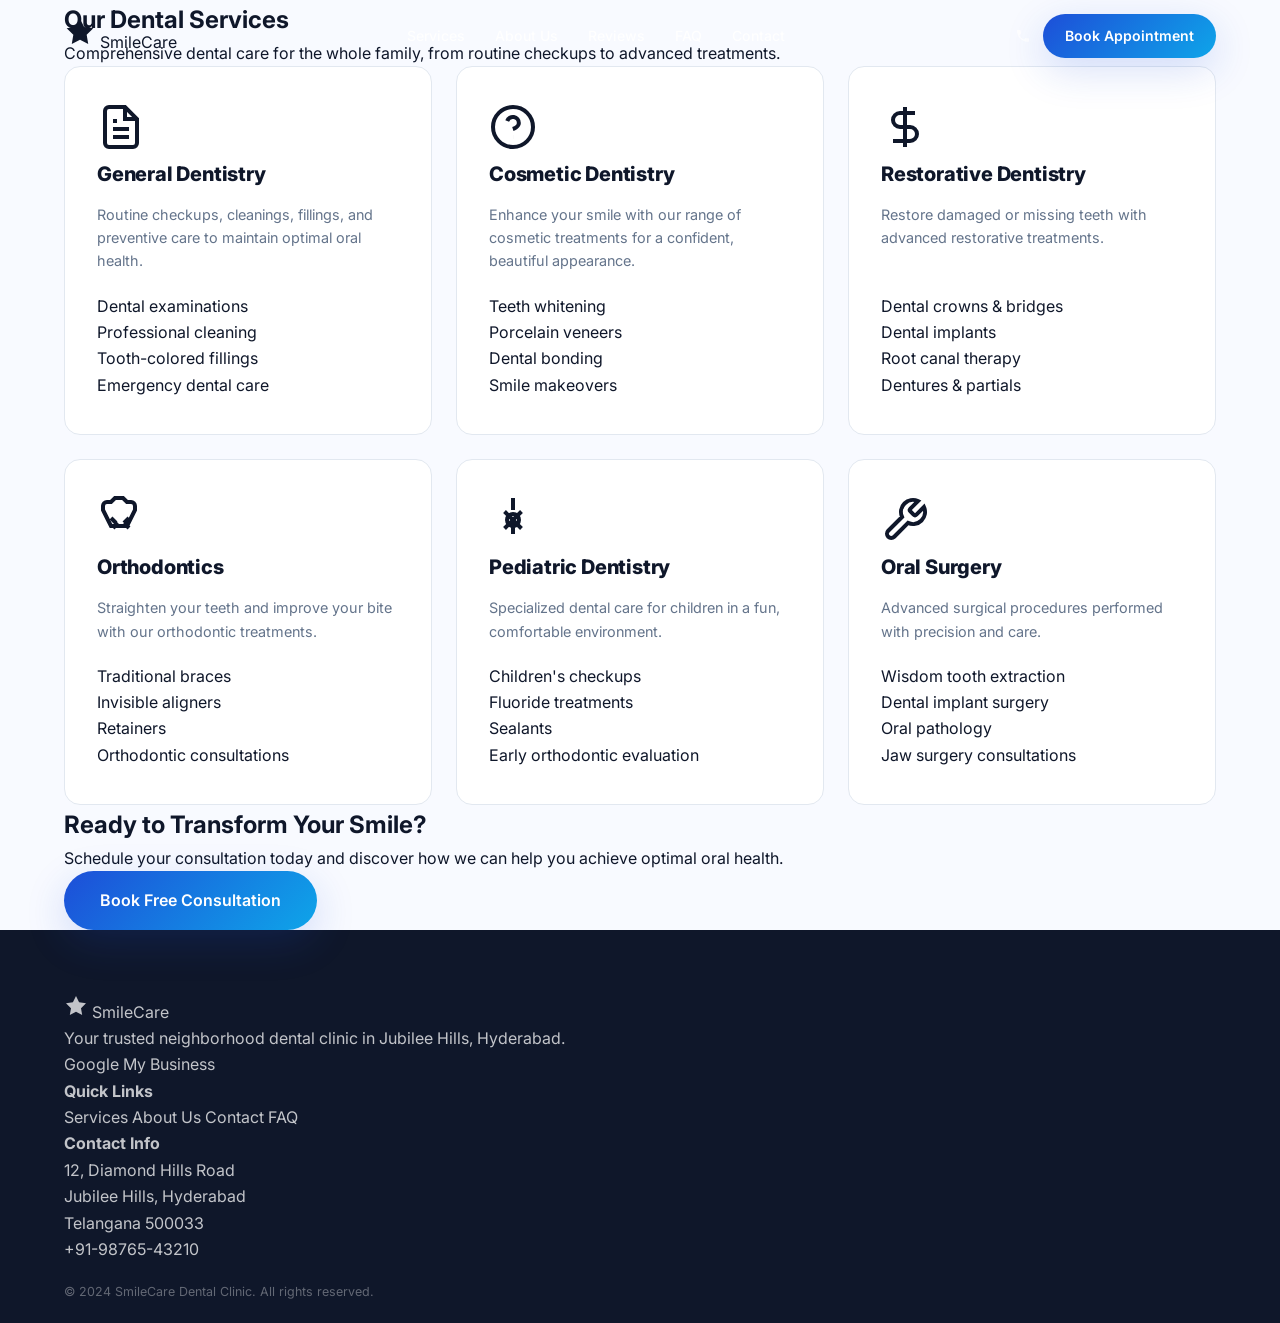
==== commit 6363b9ea: "Fix mobile navbar spacing and responsiveness" ====
--- a/services.html
+++ b/services.html
@@ -9,36 +9,37 @@
   <meta name="robots" content="index, follow" />
   <meta property="og:title" content="Our Services | SmileCare Dental Clinic" />
   <meta property="og:description" content="Comprehensive dental services at SmileCare Clinic: teeth cleaning, fillings, root canals, implants, braces, whitening, and more. Book your appointment today." />
-  <meta property="og:image" content="images/clinic_hero.png" />
+  <meta property="og:image" content="/images/clinic_hero.png" />
   <meta property="og:type" content="website" />
   <meta property="og:url" content="http://localhost:8000/services.html" />
   <link rel="canonical" href="http://localhost:8000/services.html" />
-  <link rel="icon" href="favicon.svg" type="image/svg+xml" />
+  <link rel="icon" href="/favicon.svg" type="image/svg+xml" />
   <link rel="preconnect" href="https://fonts.googleapis.com" />
   <link rel="preconnect" href="https://fonts.gstatic.com" crossorigin />
   <link href="https://fonts.googleapis.com/css2?family=Inter:wght@300;400;500;600;700;800;900&family=DM+Serif+Display:ital@0;1&display=swap" rel="stylesheet" />
-  <link rel="stylesheet" href="style.css" />
+  <link rel="stylesheet" href="/style.css" />
 </head>
 <body>
   <header id="navbar" class="navbar">
     <div class="container nav-inner">
-      <a href="index.html" class="logo" aria-label="SmileCare Dental Clinic homepage">
+      <a href="/index.html" class="logo" aria-label="SmileCare Dental Clinic homepage">
         <svg width="32" height="32" viewBox="0 0 24 24" fill="currentColor"><path d="M12 2l3.09 6.26L22 9.27l-5 4.87 1.18 6.88L12 17.77l-6.18 3.25L7 14.14 2 9.27l6.91-1.01L12 2z"/></svg>
         <span>SmileCare</span>
       </a>
       <nav class="nav-links" id="nav-links" role="navigation" aria-label="Primary navigation">
-        <a href="services.html" class="nav-link active">Services</a>
-        <a href="about.html" class="nav-link">About Us</a>
-        <a href="index.html#testimonials" class="nav-link">Reviews</a>
-        <a href="index.html#faq" class="nav-link">FAQ</a>
-        <a href="contact.html" class="nav-link">Contact</a>
+        <a href="/services.html" class="nav-link active">Services</a>
+        <a href="/index.html#about" class="nav-link">About Us</a>
+        <a href="/index.html#testimonials" class="nav-link">Reviews</a>
+        <a href="/index.html#faq" class="nav-link">FAQ</a>
+        <a href="/index.html#contact" class="nav-link">Contact</a>
       </nav>
       <div class="nav-cta-group">
         <a href="tel:+919876543210" class="btn-call" id="nav-call">
           <svg width="16" height="16" viewBox="0 0 24 24" fill="currentColor"><path d="M6.62 10.79c1.44 2.83 3.76 5.14 6.59 6.59l2.2-2.2c.27-.27.67-.36 1.02-.24 1.12.37 2.33.57 3.57.57.55 0 1 .45 1 1V20c0 .55-.45 1-1 1-9.39 0-17-7.61-17-17 0-.55.45-1 1-1h3.5c.55 0 1 .45 1 1 0 1.25.2 2.45.57 3.57.11.35.03.74-.25 1.02l-2.2 2.2z"/></svg>
-          Call Now
-        </a>
-        <a href="index.html#book" class="btn-primary nav-book" id="nav-book">Book Appointment</a>
+        <a href="/index.html#book" class="btn-primary nav-book" id="nav-book">Book Appointment</a>
+        <button class="hamburger" id="hamburger" aria-label="Toggle menu">
+          <span></span><span></span><span></span>
+        </button>
       </div>
     </div>
   </header>
@@ -142,7 +143,7 @@
         <div class="cta-section">
           <h2>Ready to Transform Your Smile?</h2>
           <p>Schedule your consultation today and discover how we can help you achieve optimal oral health.</p>
-          <a href="index.html#book" class="btn-primary btn-lg">Book Free Consultation</a>
+          <a href="/index.html#book" class="btn-primary btn-lg">Book Free Consultation</a>
         </div>
       </div>
     </section>
@@ -152,7 +153,7 @@
     <div class="container">
       <div class="footer-content">
         <div class="footer-section">
-          <a href="index.html" class="footer-logo">
+          <a href="/index.html" class="footer-logo">
             <svg width="24" height="24" viewBox="0 0 24 24" fill="currentColor"><path d="M12 2l3.09 6.26L22 9.27l-5 4.87 1.18 6.88L12 17.77l-6.18 3.25L7 14.14 2 9.27l6.91-1.01L12 2z"/></svg>
             <span>SmileCare</span>
           </a>
@@ -163,10 +164,10 @@
         </div>
         <div class="footer-section">
           <h4>Quick Links</h4>
-          <a href="services.html">Services</a>
-          <a href="about.html">About Us</a>
-          <a href="contact.html">Contact</a>
-          <a href="index.html#faq">FAQ</a>
+          <a href="/services.html">Services</a>
+          <a href="/index.html#about">About Us</a>
+          <a href="/index.html#contact">Contact</a>
+          <a href="/index.html#faq">FAQ</a>
         </div>
         <div class="footer-section">
           <h4>Contact Info</h4>
@@ -180,6 +181,6 @@
     </div>
   </footer>
 
-  <script src="script.js"></script>
+  <script src="/script.js"></script>
 </body>
 </html>
--- a/style.css
+++ b/style.css
@@ -882,6 +882,53 @@
   gap: 24px;
 }
 
+.about-grid {
+  display: grid;
+  grid-template-columns: 1.1fr 0.9fr;
+  gap: 32px;
+  align-items: center;
+  margin-top: 24px;
+}
+
+.about-copy p {
+  color: var(--text-muted);
+  margin-bottom: 1.4rem;
+}
+
+.about-values {
+  display: grid;
+  grid-template-columns: repeat(2, minmax(0, 1fr));
+  gap: 18px;
+  margin-top: 24px;
+}
+
+.about-card {
+  background: #fff;
+  border: 1px solid var(--border);
+  border-radius: var(--radius);
+  padding: 24px;
+  box-shadow: var(--shadow-sm);
+}
+
+.about-card h3 {
+  margin-bottom: 10px;
+  font-size: 1.05rem;
+  color: var(--text);
+}
+
+.about-card p {
+  margin: 0;
+  color: var(--text-muted);
+  font-size: 0.95rem;
+  line-height: 1.75;
+}
+
+.about-visual img {
+  width: 100%;
+  border-radius: var(--radius);
+  display: block;
+}
+
 .service-card {
   background: #fff;
   border: 1px solid var(--border);
@@ -1847,7 +1894,6 @@
   padding: 64px 0 0;
 }
 
-.footer-inner {}
 
 .footer-grid {
   display: grid;
@@ -2093,6 +2139,32 @@
 }
 
 @media (max-width: 768px) {
+  .container {
+    padding: 0 16px;
+  }
+
+  .nav-inner {
+    gap: 12px;
+  }
+
+  .brand {
+    font-size: 1.15rem;
+    gap: 8px;
+  }
+
+  .brand-icon {
+    font-size: 1.4rem;
+  }
+
+  .nav-cta-group {
+    gap: 10px;
+  }
+
+  .nav-book {
+    padding: 10px 18px;
+    font-size: 0.85rem;
+  }
+
   .section {
     padding: 64px 0;
   }
@@ -2252,7 +2324,15 @@
     grid-template-columns: 1fr;
   }
 
-  /* SERVICE CARDS */
+  .about-grid {
+    grid-template-columns: 1fr;
+    gap: 24px;
+  }
+
+  .about-values {
+    grid-template-columns: 1fr;
+  }
+
   .service-card {
     padding: 24px 20px;
   }
@@ -2424,6 +2504,7 @@
     color: #374151;
     display: -webkit-box;
     -webkit-line-clamp: 3;
+    line-clamp: 3;
     -webkit-box-orient: vertical;
     overflow: hidden;
   }
@@ -2500,6 +2581,40 @@
 }
 
 @media (max-width: 480px) {
+  .container {
+    padding: 0 14px;
+  }
+
+  .brand {
+    font-size: 1.05rem;
+    gap: 6px;
+  }
+
+  .brand-icon {
+    font-size: 1.25rem;
+  }
+
+  .nav-inner {
+    gap: 8px;
+  }
+
+  .nav-cta-group {
+    gap: 8px;
+  }
+
+  .nav-book {
+    padding: 8px 14px;
+    font-size: 0.78rem;
+  }
+
+  .hamburger {
+    padding: 4px;
+  }
+
+  .hamburger span {
+    width: 20px;
+  }
+
   .hero-title {
     font-size: 1.8rem;
   }
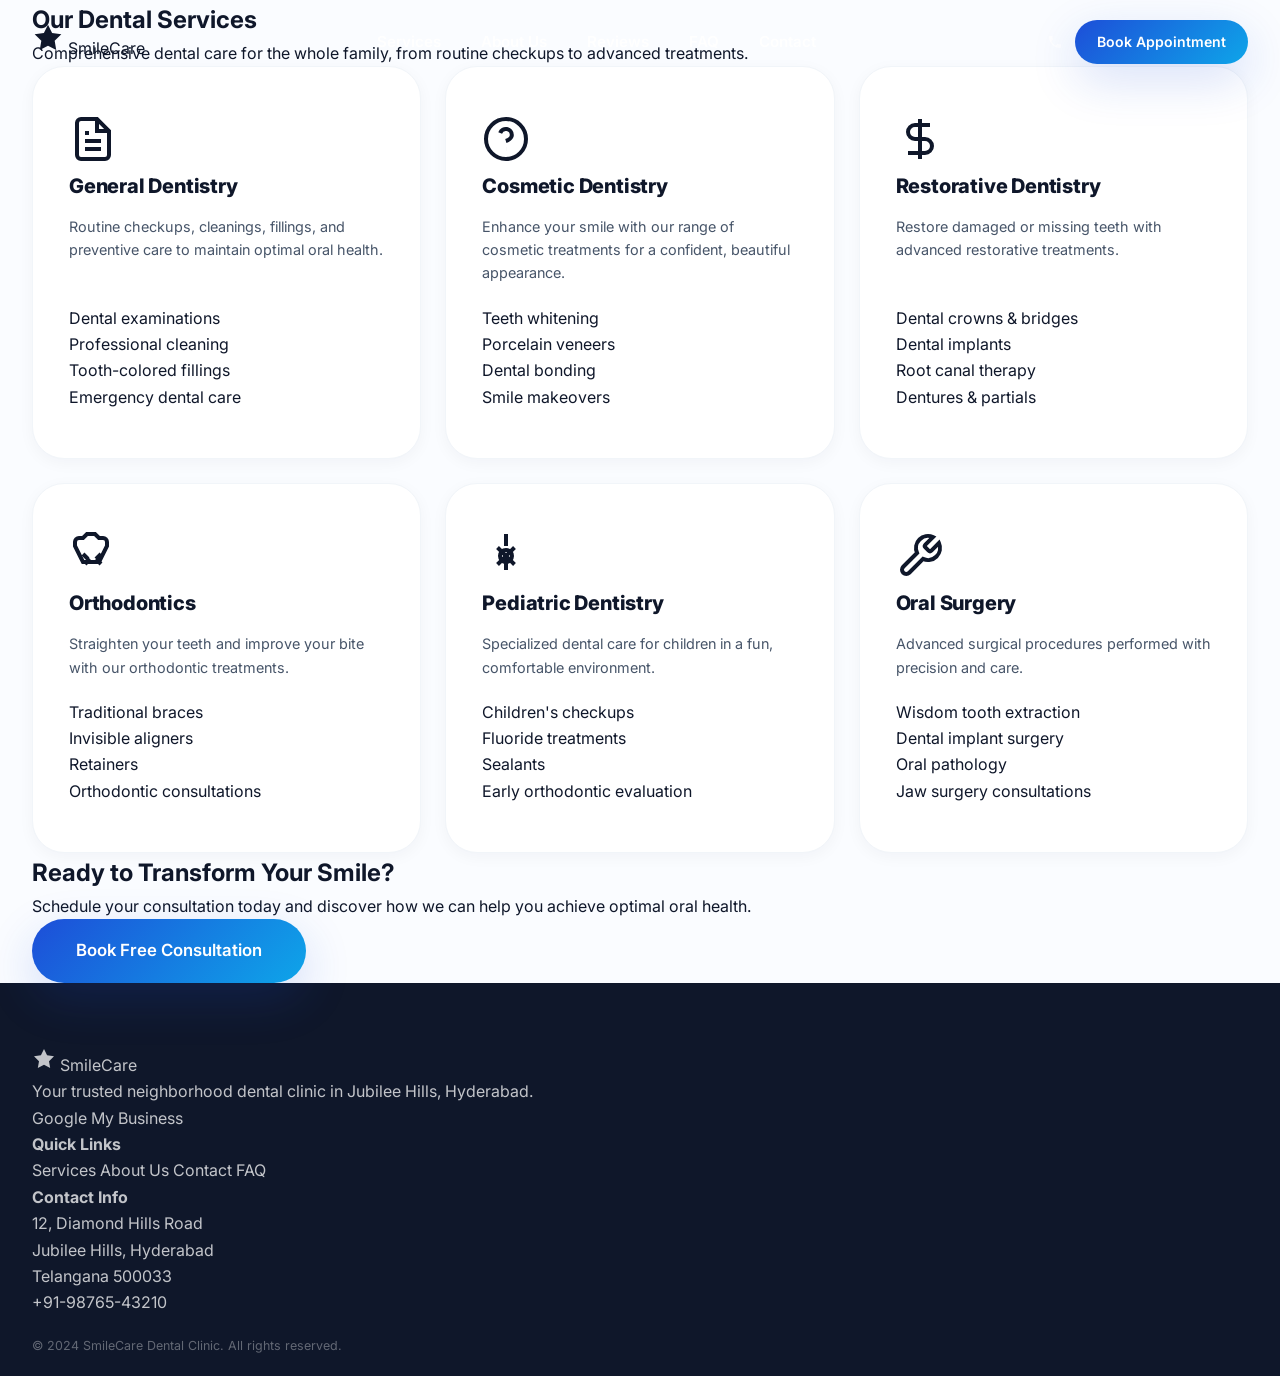
==== commit f8fc1e76: "Connect booking form to n8n webhook" ====
--- a/services.html
+++ b/services.html
@@ -9,34 +9,34 @@
   <meta name="robots" content="index, follow" />
   <meta property="og:title" content="Our Services | SmileCare Dental Clinic" />
   <meta property="og:description" content="Comprehensive dental services at SmileCare Clinic: teeth cleaning, fillings, root canals, implants, braces, whitening, and more. Book your appointment today." />
-  <meta property="og:image" content="/images/clinic_hero.png" />
+  <meta property="og:image" content="./images/clinic_hero.png" />
   <meta property="og:type" content="website" />
   <meta property="og:url" content="http://localhost:8000/services.html" />
   <link rel="canonical" href="http://localhost:8000/services.html" />
-  <link rel="icon" href="/favicon.svg" type="image/svg+xml" />
+  <link rel="icon" href="./favicon.svg" type="image/svg+xml" />
   <link rel="preconnect" href="https://fonts.googleapis.com" />
   <link rel="preconnect" href="https://fonts.gstatic.com" crossorigin />
   <link href="https://fonts.googleapis.com/css2?family=Inter:wght@300;400;500;600;700;800;900&family=DM+Serif+Display:ital@0;1&display=swap" rel="stylesheet" />
-  <link rel="stylesheet" href="/style.css" />
+  <link rel="stylesheet" href="./style.css" />
 </head>
 <body>
   <header id="navbar" class="navbar">
     <div class="container nav-inner">
-      <a href="/index.html" class="logo" aria-label="SmileCare Dental Clinic homepage">
+      <a href="./index.html" class="logo" aria-label="SmileCare Dental Clinic homepage">
         <svg width="32" height="32" viewBox="0 0 24 24" fill="currentColor"><path d="M12 2l3.09 6.26L22 9.27l-5 4.87 1.18 6.88L12 17.77l-6.18 3.25L7 14.14 2 9.27l6.91-1.01L12 2z"/></svg>
         <span>SmileCare</span>
       </a>
       <nav class="nav-links" id="nav-links" role="navigation" aria-label="Primary navigation">
-        <a href="/services.html" class="nav-link active">Services</a>
-        <a href="/index.html#about" class="nav-link">About Us</a>
-        <a href="/index.html#testimonials" class="nav-link">Reviews</a>
-        <a href="/index.html#faq" class="nav-link">FAQ</a>
-        <a href="/index.html#contact" class="nav-link">Contact</a>
+        <a href="./services.html" class="nav-link active">Services</a>
+        <a href="./index.html#about" class="nav-link">About Us</a>
+        <a href="./index.html#testimonials" class="nav-link">Reviews</a>
+        <a href="./index.html#faq" class="nav-link">FAQ</a>
+        <a href="./index.html#contact" class="nav-link">Contact</a>
       </nav>
       <div class="nav-cta-group">
         <a href="tel:+919876543210" class="btn-call" id="nav-call">
           <svg width="16" height="16" viewBox="0 0 24 24" fill="currentColor"><path d="M6.62 10.79c1.44 2.83 3.76 5.14 6.59 6.59l2.2-2.2c.27-.27.67-.36 1.02-.24 1.12.37 2.33.57 3.57.57.55 0 1 .45 1 1V20c0 .55-.45 1-1 1-9.39 0-17-7.61-17-17 0-.55.45-1 1-1h3.5c.55 0 1 .45 1 1 0 1.25.2 2.45.57 3.57.11.35.03.74-.25 1.02l-2.2 2.2z"/></svg>
-        <a href="/index.html#book" class="btn-primary nav-book" id="nav-book">Book Appointment</a>
+        <a href="./index.html#book" class="btn-primary nav-book" id="nav-book">Book Appointment</a>
         <button class="hamburger" id="hamburger" aria-label="Toggle menu">
           <span></span><span></span><span></span>
         </button>
@@ -143,7 +143,7 @@
         <div class="cta-section">
           <h2>Ready to Transform Your Smile?</h2>
           <p>Schedule your consultation today and discover how we can help you achieve optimal oral health.</p>
-          <a href="/index.html#book" class="btn-primary btn-lg">Book Free Consultation</a>
+          <a href="./index.html#book" class="btn-primary btn-lg">Book Free Consultation</a>
         </div>
       </div>
     </section>
@@ -153,7 +153,7 @@
     <div class="container">
       <div class="footer-content">
         <div class="footer-section">
-          <a href="/index.html" class="footer-logo">
+          <a href="./index.html" class="footer-logo">
             <svg width="24" height="24" viewBox="0 0 24 24" fill="currentColor"><path d="M12 2l3.09 6.26L22 9.27l-5 4.87 1.18 6.88L12 17.77l-6.18 3.25L7 14.14 2 9.27l6.91-1.01L12 2z"/></svg>
             <span>SmileCare</span>
           </a>
@@ -164,10 +164,10 @@
         </div>
         <div class="footer-section">
           <h4>Quick Links</h4>
-          <a href="/services.html">Services</a>
-          <a href="/index.html#about">About Us</a>
-          <a href="/index.html#contact">Contact</a>
-          <a href="/index.html#faq">FAQ</a>
+          <a href="./services.html">Services</a>
+          <a href="./index.html#about">About Us</a>
+          <a href="./index.html#contact">Contact</a>
+          <a href="./index.html#faq">FAQ</a>
         </div>
         <div class="footer-section">
           <h4>Contact Info</h4>
@@ -181,6 +181,6 @@
     </div>
   </footer>
 
-  <script src="/script.js"></script>
+  <script src="./script.js"></script>
 </body>
 </html>
--- a/style.css
+++ b/style.css
@@ -6,34 +6,34 @@
 :root {
   --primary: #1d4ed8;
   --primary-light: #3b82f6;
-  --primary-pale: #dbeafe;
+  --primary-pale: #eff6ff;
   --primary-dark: #1e3a8a;
   --accent: #06b6d4;
   --accent2: #0ea5e9;
-  --green: #16a34a;
-  --pink: #db2777;
-  --purple: #7c3aed;
-  --gold: #ca8a04;
+  --green: #10b981;
+  --pink: #ec4899;
+  --purple: #8b5cf6;
+  --gold: #f59e0b;
 
   --text: #0f172a;
-  --text-muted: #64748b;
+  --text-muted: #475569;
   --text-light: #94a3b8;
-  --bg: #f8faff;
+  --bg: #fafcff;
   --bg-card: #ffffff;
   --border: #e2e8f0;
   --border-light: #f1f5f9;
 
-  --radius: 16px;
-  --radius-sm: 10px;
-  --radius-lg: 24px;
-  --shadow-sm: 0 2px 8px rgba(0, 0, 0, 0.06);
-  --shadow: 0 8px 32px rgba(0, 0, 0, 0.10);
-  --shadow-lg: 0 20px 60px rgba(0, 0, 0, 0.14);
-  --shadow-blue: 0 12px 40px rgba(29, 78, 216, 0.18);
-
-  --nav-h: 72px;
-  --transition: all 0.3s cubic-bezier(0.4, 0, 0.2, 1);
-  --transition-slow: all 0.6s cubic-bezier(0.4, 0, 0.2, 1);
+  --radius: 20px;
+  --radius-sm: 12px;
+  --radius-lg: 32px;
+  --shadow-sm: 0 4px 16px rgba(15, 23, 42, 0.04);
+  --shadow: 0 12px 40px rgba(15, 23, 42, 0.06);
+  --shadow-lg: 0 24px 80px rgba(15, 23, 42, 0.08);
+  --shadow-blue: 0 16px 48px rgba(29, 78, 216, 0.18);
+
+  --nav-h: 84px;
+  --transition: all 0.4s cubic-bezier(0.16, 1, 0.3, 1);
+  --transition-slow: all 0.8s cubic-bezier(0.16, 1, 0.3, 1);
 }
 
 /* ─── Reset ─── */
@@ -45,6 +45,11 @@
   padding: 0;
 }
 
+html, body {
+  max-width: 100%;
+  overflow-x: hidden;
+}
+
 html {
   scroll-behavior: smooth;
   scroll-padding-top: 90px;
@@ -102,14 +107,14 @@
 
 /* ─── Container ─── */
 .container {
-  max-width: 1200px;
+  max-width: 1280px;
   margin: 0 auto;
-  padding: 0 24px;
+  padding: 0 32px;
 }
 
 /* ─── Section ─── */
 .section {
-  padding: 96px 0;
+  padding: 120px 0;
 }
 
 /* ─── Gradient Text ─── */
@@ -143,8 +148,8 @@
 }
 
 .btn-primary.btn-lg {
-  padding: 16px 36px;
-  font-size: 1rem;
+  padding: 18px 44px;
+  font-size: 1.05rem;
 }
 
 .btn-primary.btn-full {
@@ -258,34 +263,38 @@
 /* ─── Section Header ─── */
 .section-header {
   text-align: center;
-  margin-bottom: 60px;
+  margin-bottom: 80px;
 }
 
 .section-tag {
-  display: inline-block;
+  display: inline-flex;
+  align-items: center;
+  gap: 8px;
   background: var(--primary-pale);
-  color: var(--primary);
-  font-weight: 600;
-  font-size: 0.8rem;
-  letter-spacing: 0.08em;
+  color: var(--primary-dark);
+  font-weight: 700;
+  font-size: 0.85rem;
+  letter-spacing: 0.1em;
   text-transform: uppercase;
-  padding: 6px 16px;
+  padding: 8px 20px;
   border-radius: 999px;
-  margin-bottom: 16px;
+  margin-bottom: 24px;
 }
 
 .section-title {
-  font-size: clamp(1.8rem, 4vw, 2.6rem);
+  font-size: clamp(2.2rem, 5vw, 3.2rem);
   font-weight: 800;
-  line-height: 1.2;
-  margin-bottom: 16px;
+  line-height: 1.15;
+  margin-bottom: 24px;
   color: var(--text);
+  letter-spacing: -0.02em;
 }
 
 .section-subtitle {
   color: var(--text-muted);
-  font-size: 1.05rem;
-  max-width: 560px;
+  font-size: 1.15rem;
+  line-height: 1.7;
+  max-width: 640px;
   margin: 0 auto;
 }
 
@@ -304,9 +313,11 @@
 }
 
 .navbar.scrolled {
-  background: rgba(255, 255, 255, 0.97);
-  box-shadow: 0 2px 20px rgba(0, 0, 0, 0.08);
-  backdrop-filter: blur(16px);
+  background: rgba(255, 255, 255, 0.85);
+  box-shadow: var(--shadow-sm);
+  backdrop-filter: blur(24px);
+  -webkit-backdrop-filter: blur(24px);
+  border-bottom: 1px solid rgba(0, 0, 0, 0.04);
 }
 
 .nav-inner {
@@ -320,11 +331,12 @@
 .brand {
   display: flex;
   align-items: center;
-  gap: 10px;
+  gap: 12px;
   font-weight: 800;
-  font-size: 1.25rem;
+  font-size: 1.4rem;
   color: #fff;
   transition: var(--transition);
+  letter-spacing: -0.02em;
 }
 
 .brand:hover .brand-icon {
@@ -335,14 +347,13 @@
   0% {
     transform: translateY(0);
   }
-
   100% {
     transform: translateY(-4px) rotate(12deg);
   }
 }
 
 .brand-icon {
-  font-size: 1.6rem;
+  font-size: 1.8rem;
   transition: transform 0.3s;
 }
 
@@ -359,27 +370,28 @@
 }
 
 .brand-text {
-  letter-spacing: -0.02em;
+  letter-spacing: -0.03em;
 }
 
 .nav-links {
   display: flex;
   align-items: center;
-  gap: 6px;
+  gap: 8px;
 }
 
 .nav-link {
-  font-size: 0.88rem;
-  font-weight: 500;
-  color: rgba(255, 255, 255, 0.9);
-  padding: 7px 12px;
-  border-radius: 8px;
+  font-size: 0.95rem;
+  font-weight: 600;
+  color: rgba(255, 255, 255, 0.95);
+  padding: 8px 16px;
+  border-radius: 999px;
   transition: var(--transition);
 }
 
 .nav-link:hover {
   background: rgba(255, 255, 255, 0.15);
   color: #fff;
+  transform: translateY(-1px);
 }
 
 .navbar.scrolled .nav-link {
@@ -387,8 +399,9 @@
 }
 
 .navbar.scrolled .nav-link:hover {
-  background: var(--primary-pale);
+  background: var(--bg);
   color: var(--primary);
+  box-shadow: inset 0 0 0 1px var(--border);
 }
 
 .navbar.scrolled .nav-link.active-nav {
@@ -509,10 +522,10 @@
 
 .hero-inner {
   display: grid;
-  grid-template-columns: 1fr 1fr;
-  gap: 64px;
-  align-items: center;
-  padding: 80px 24px 100px;
+  grid-template-columns: 1fr 1.1fr;
+  gap: 80px;
+  align-items: center;
+  padding: 100px 32px 140px;
   position: relative;
   z-index: 1;
 }
@@ -553,12 +566,12 @@
 }
 
 .hero-title {
-  font-size: clamp(2.4rem, 5vw, 3.8rem);
+  font-size: clamp(2.8rem, 5.5vw, 4.4rem);
   font-weight: 900;
   color: #fff;
-  line-height: 1.1;
-  margin-bottom: 20px;
-  letter-spacing: -0.03em;
+  line-height: 1.05;
+  margin-bottom: 24px;
+  letter-spacing: -0.04em;
 }
 
 .hero-title .gradient-text {
@@ -569,11 +582,11 @@
 }
 
 .hero-subtitle {
-  font-size: 1.1rem;
-  color: rgba(255, 255, 255, 0.8);
-  max-width: 440px;
-  margin-bottom: 36px;
-  line-height: 1.7;
+  font-size: 1.25rem;
+  color: rgba(255, 255, 255, 0.85);
+  max-width: 520px;
+  margin-bottom: 40px;
+  line-height: 1.65;
 }
 
 .hero-subtitle strong {
@@ -589,7 +602,7 @@
   border: 1px solid rgba(255, 255, 255, 0.15);
   border-radius: var(--radius);
   padding: 0;
-  margin-bottom: 36px;
+  margin-bottom: 40px;
   backdrop-filter: blur(12px);
   overflow: hidden;
 }
@@ -624,22 +637,23 @@
 }
 
 .trust-item strong {
-  font-size: 1.05rem;
-  font-weight: 700;
+  font-size: 1.15rem;
+  font-weight: 800;
   line-height: 1.2;
 }
 
 .trust-item span {
-  font-size: 0.72rem;
-  color: rgba(255, 255, 255, 0.6);
+  font-size: 0.8rem;
+  color: rgba(255, 255, 255, 0.7);
   white-space: nowrap;
 }
 
 .hero-actions {
   display: flex;
   align-items: center;
-  gap: 16px;
+  gap: 20px;
   flex-wrap: wrap;
+  margin-top: 0;
 }
 
 /* Hero Visual */
@@ -903,11 +917,17 @@
 }
 
 .about-card {
-  background: #fff;
-  border: 1px solid var(--border);
-  border-radius: var(--radius);
-  padding: 24px;
+  background: var(--bg-card);
+  border: 1px solid var(--border-light);
+  border-radius: var(--radius-lg);
+  padding: 32px;
   box-shadow: var(--shadow-sm);
+  transition: var(--transition);
+}
+
+.about-card:hover {
+  box-shadow: var(--shadow);
+  transform: translateY(-4px);
 }
 
 .about-card h3 {
@@ -930,35 +950,54 @@
 }
 
 .service-card {
-  background: #fff;
-  border: 1px solid var(--border);
-  border-radius: var(--radius);
-  padding: 36px 32px;
-  transition: all 0.4s cubic-bezier(0.4, 0, 0.2, 1);
+  background: var(--bg-card);
+  border: 1px solid var(--border-light);
+  border-radius: var(--radius-lg);
+  padding: 48px 36px;
+  transition: var(--transition-slow);
   animation-delay: var(--delay, 0s);
   display: flex;
   flex-direction: column;
+  box-shadow: var(--shadow-sm);
+  position: relative;
+  overflow: hidden;
+}
+
+.service-card::after {
+  content: '';
+  position: absolute;
+  top: 0;
+  left: 0;
+  right: 0;
+  height: 4px;
+  background: linear-gradient(90deg, var(--primary), var(--accent));
+  opacity: 0;
+  transition: var(--transition);
 }
 
 .service-card:hover {
-  transform: translateY(-8px);
-  box-shadow: 0 20px 40px rgba(0, 0, 0, 0.08);
-  border-color: var(--primary-light);
+  transform: translateY(-12px);
+  box-shadow: var(--shadow-lg);
+  border-color: transparent;
+}
+
+.service-card:hover::after {
+  opacity: 1;
 }
 
 .sc-icon {
-  width: 64px;
-  height: 64px;
-  background: var(--c, #dbeafe);
-  border-radius: 18px;
+  width: 72px;
+  height: 72px;
+  background: var(--c, var(--primary-pale));
+  border-radius: 20px;
   display: flex;
   align-items: center;
   justify-content: center;
-  font-size: 1.8rem;
-  margin-bottom: 24px;
+  font-size: 2.2rem;
+  margin-bottom: 28px;
   position: relative;
-  transition: var(--transition);
-  box-shadow: inset 0 -4px 10px rgba(0, 0, 0, 0.05);
+  transition: var(--transition-slow);
+  box-shadow: inset 0 -4px 12px rgba(0, 0, 0, 0.04);
 }
 
 .service-card:hover .sc-icon {
@@ -1249,18 +1288,21 @@
 .stat-card {
   text-align: center;
   color: #fff;
-  padding: 28px 16px;
-  border-radius: var(--radius);
-  background: rgba(255, 255, 255, 0.1);
-  border: 1px solid rgba(255, 255, 255, 0.15);
-  backdrop-filter: blur(8px);
-  transition: var(--transition);
+  padding: 36px 20px;
+  border-radius: var(--radius-lg);
+  background: rgba(255, 255, 255, 0.06);
+  border: 1px solid rgba(255, 255, 255, 0.12);
+  backdrop-filter: blur(12px);
+  transition: var(--transition-slow);
   animation-delay: var(--delay, 0s);
+  box-shadow: 0 8px 32px rgba(0, 0, 0, 0.1);
 }
 
 .stat-card:hover {
-  background: rgba(255, 255, 255, 0.18);
-  transform: translateY(-4px);
+  background: rgba(255, 255, 255, 0.12);
+  transform: translateY(-8px);
+  box-shadow: 0 16px 40px rgba(0, 0, 0, 0.2);
+  border-color: rgba(255, 255, 255, 0.25);
 }
 
 .stat-num {
@@ -1336,19 +1378,21 @@
   width: 100%;
   max-width: 800px;
   margin: 0 auto;
-  background: var(--bg);
-  border: 1px solid var(--border);
-  border-radius: var(--radius);
-  padding: 20px;
-  transition: var(--transition);
+  background: var(--bg-card);
+  border: 1px solid var(--border-light);
+  border-radius: var(--radius-lg);
+  padding: 32px;
+  transition: var(--transition-slow);
   flex-shrink: 0;
   display: flex;
   flex-direction: column;
+  box-shadow: var(--shadow-sm);
 }
 
 .review-card:hover {
   box-shadow: var(--shadow);
-  border-color: var(--primary-light);
+  border-color: transparent;
+  transform: translateY(-4px);
 }
 
 .rc-header {
@@ -1516,11 +1560,11 @@
 }
 
 .book-form-wrap {
-  background: #fff;
+  background: var(--bg-card);
   border-radius: var(--radius-lg);
-  padding: 40px;
+  padding: 48px;
   box-shadow: var(--shadow);
-  border: 1px solid var(--border);
+  border: 1px solid var(--border-light);
 }
 
 .book-form h3 {
@@ -1759,11 +1803,17 @@
 }
 
 .li-card {
-  background: #fff;
-  border: 1px solid var(--border);
+  background: var(--bg-card);
+  border: 1px solid var(--border-light);
   border-radius: var(--radius-lg);
-  padding: 36px;
+  padding: 48px;
   box-shadow: var(--shadow-sm);
+  transition: var(--transition-slow);
+}
+
+.li-card:hover {
+  box-shadow: var(--shadow);
+  transform: translateY(-4px);
 }
 
 .li-card h3 {
@@ -1824,7 +1874,7 @@
 .cta-banner {
   position: relative;
   background: #0f172a;
-  padding: 100px 0;
+  padding: 120px 0;
   overflow: hidden;
 }
 
@@ -2088,7 +2138,7 @@
   .hero-inner {
     grid-template-columns: 1fr;
     gap: 48px;
-    padding: 60px 24px 80px;
+    padding: 60px 24px 20px;
   }
 
   .hero-visual {
@@ -2173,7 +2223,7 @@
     position: fixed;
     top: var(--nav-h);
     left: 0;
-    width: 100vw;
+    width: 100%;
     height: calc(100vh - var(--nav-h));
     background: rgba(0, 0, 0, 0.6);
     backdrop-filter: blur(4px);
@@ -2234,7 +2284,7 @@
 
   /* HERO SECTION TWEAKS */
   .hero-inner {
-    padding: 40px 20px 60px;
+    padding: 40px 20px 20px;
   }
 
   .hero-title {
@@ -2300,6 +2350,15 @@
   .hero-actions {
     flex-direction: column;
     width: 100%;
+    gap: 14px;
+    margin-top: 0;
+    margin-bottom: 18px;
+    position: relative;
+    z-index: 5;
+  }
+
+  .hero-scroll {
+    display: none;
   }
 
   .hero-actions .btn-primary,
@@ -2343,6 +2402,36 @@
 
   .service-card p {
     font-size: 0.85rem;
+  }
+
+  /* HYGIENE SECTION */
+  .hygiene-inner {
+    flex-direction: column;
+    text-align: center;
+    align-items: center;
+    gap: 24px;
+  }
+
+  .hygiene-icon {
+    margin: 0 auto;
+  }
+
+  /* WHY US SECTION */
+  .why-content {
+    text-align: center;
+    display: flex;
+    flex-direction: column;
+    align-items: center;
+  }
+
+  .why-features {
+    text-align: left;
+    align-self: stretch;
+  }
+
+  .why-desc {
+    margin-left: auto;
+    margin-right: auto;
   }
 
   /* DOCTOR SECTION */
